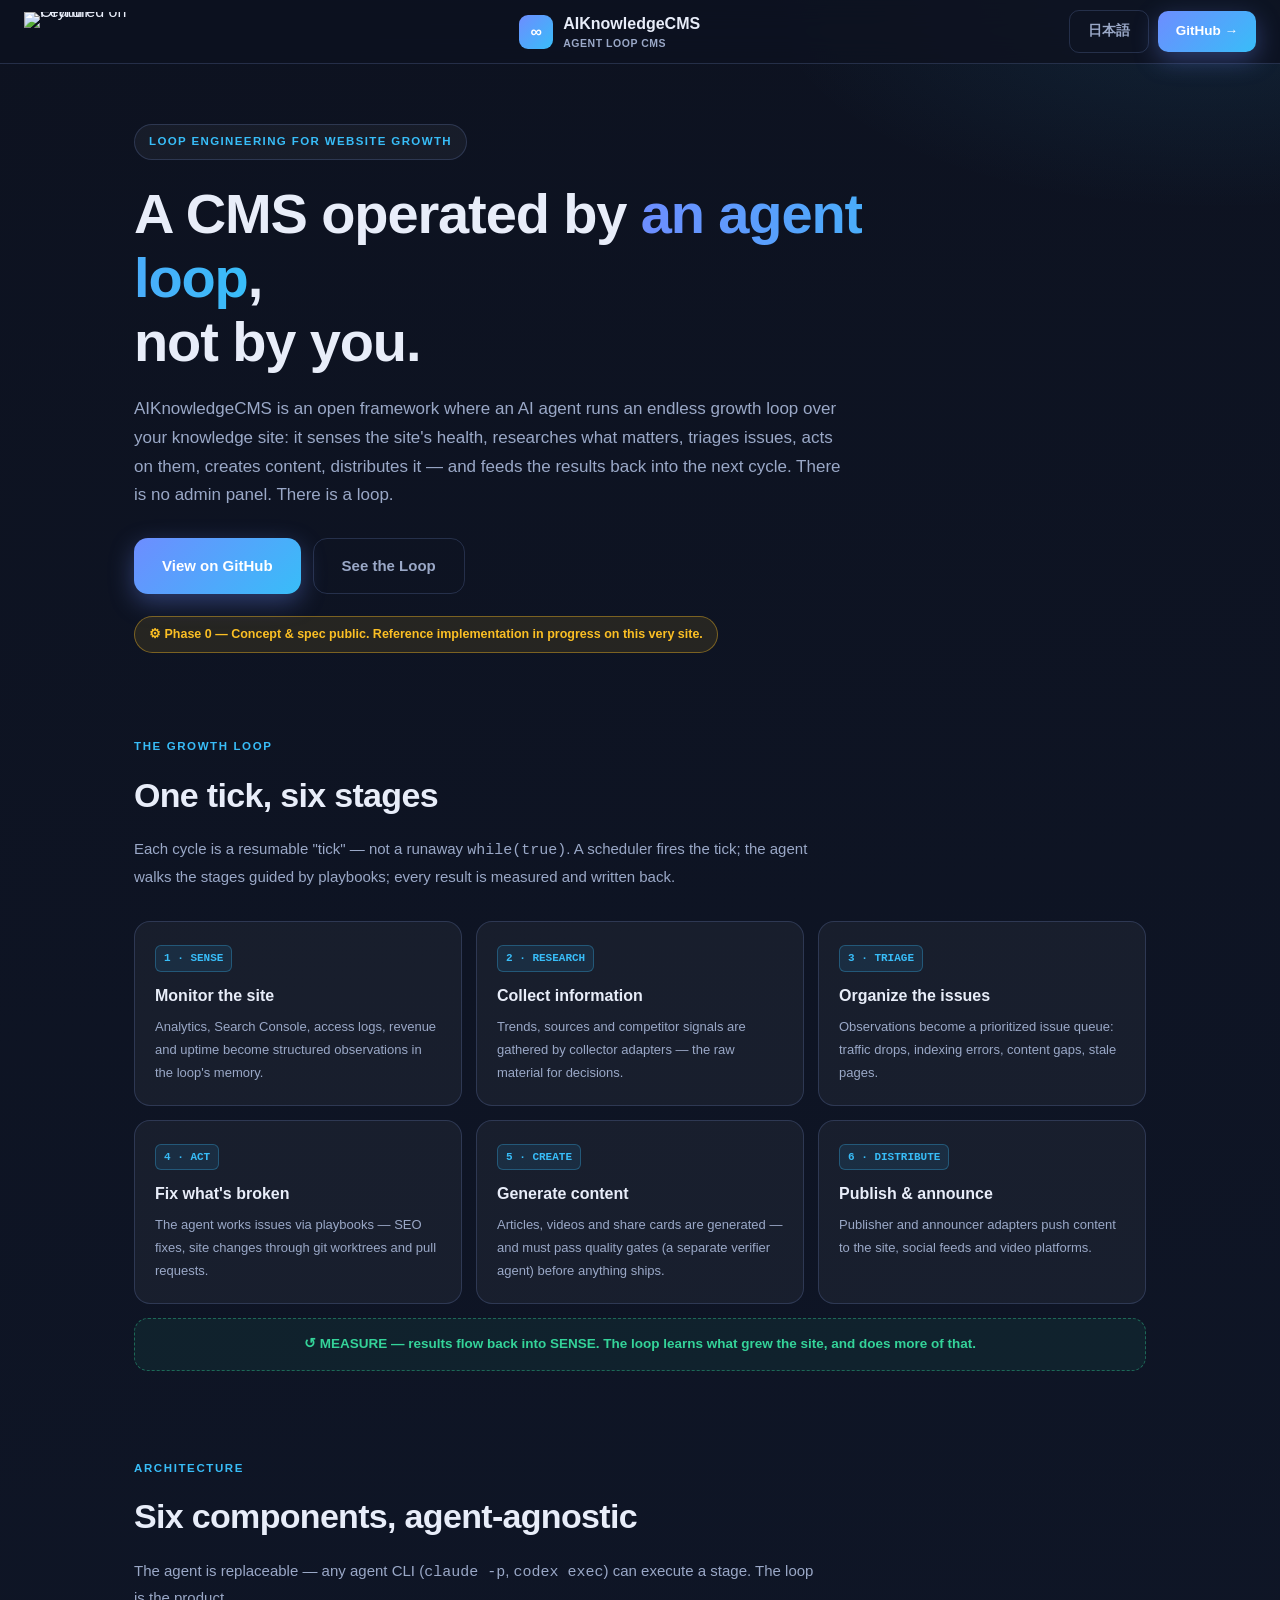
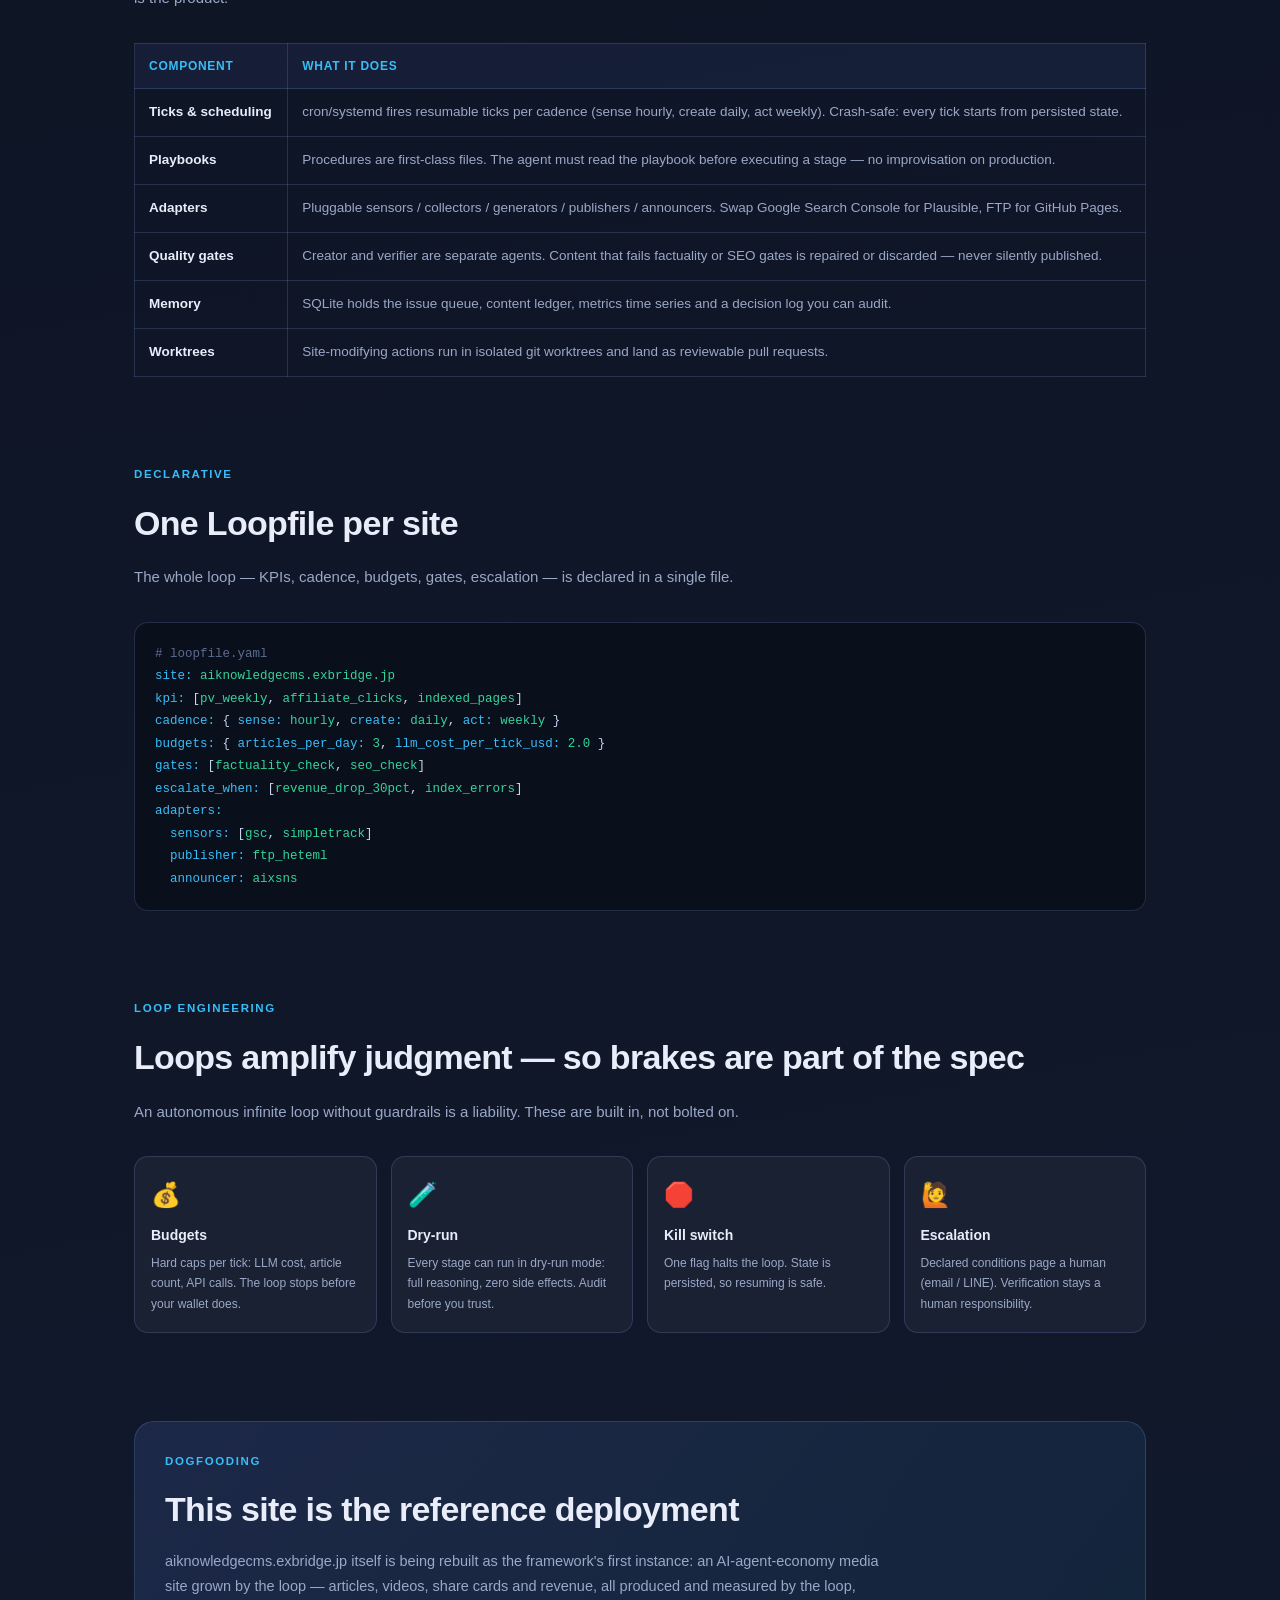
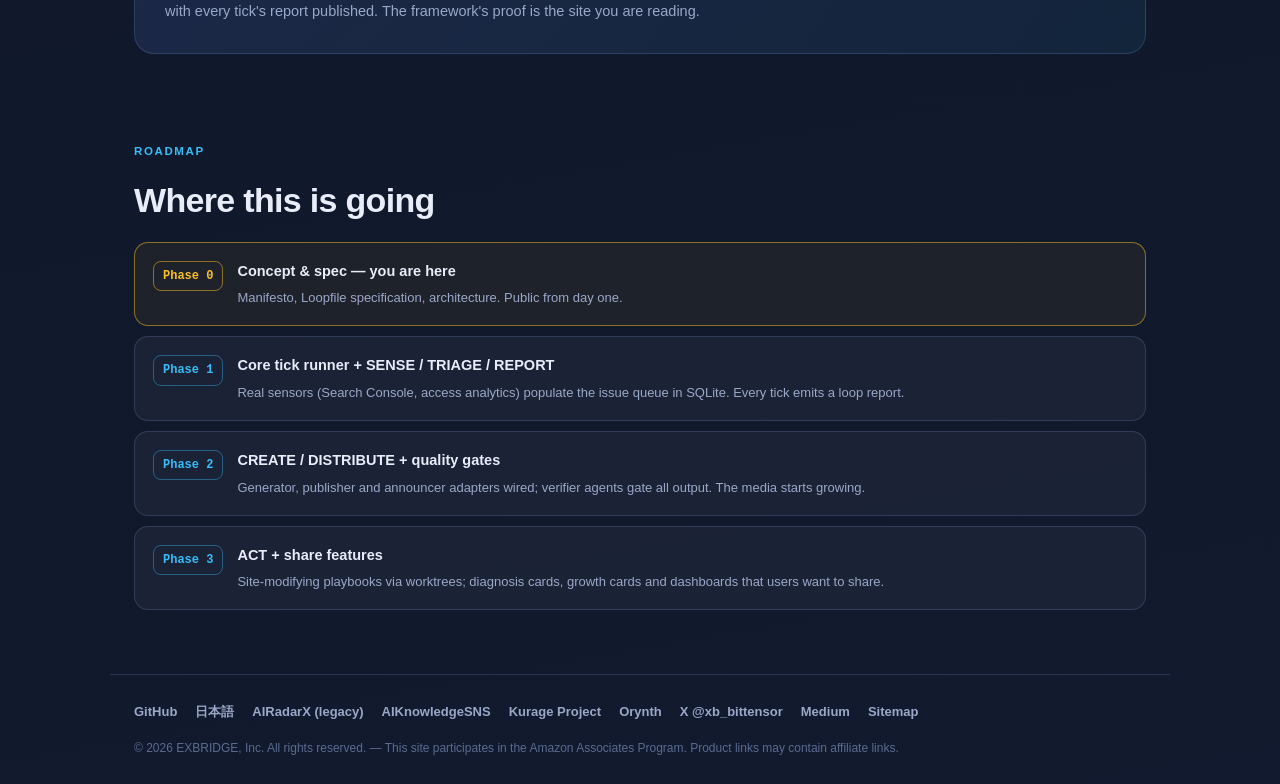
==== index.html @ 989676ca "Phase 0: redefine AIKnowledgeCMS as an Agent Loop framework - index.html (EN) / aiknowledgecms.html " ====
<!doctype html>
<html lang="en">
<head>
<meta charset="utf-8">
<meta name="viewport" content="width=device-width, initial-scale=1">
<title>AIKnowledgeCMS — A CMS operated by an agent loop, not by you</title>
<meta name="description" content="AIKnowledgeCMS is a loop-engineering framework for website growth: an agent autonomously loops through sensing, research, triage, action, content creation and distribution to grow a knowledge site.">
<link rel="canonical" href="https://aiknowledgecms.exbridge.jp/">
<meta property="og:type" content="website">
<meta property="og:title" content="AIKnowledgeCMS — A CMS operated by an agent loop">
<meta property="og:description" content="Loop engineering for website growth. An agent loop senses, researches, triages, acts, creates and distributes — and the site grows.">
<meta property="og:url" content="https://aiknowledgecms.exbridge.jp/">
<meta name="twitter:card" content="summary">
<!-- Google tag (gtag.js) -->
<script async src="https://www.googletagmanager.com/gtag/js?id=G-BP0650KDFR"></script>
<script>
  window.dataLayer = window.dataLayer || [];
  function gtag(){dataLayer.push(arguments);}
  gtag('js', new Date());
  gtag('config', 'G-BP0650KDFR');
</script>
<script>
(function(){
  var s = document.createElement('script');
  s.src = 'https://aiknowledgecms.exbridge.jp/simpletrack.php'
        + '?url=' + encodeURIComponent(location.href)
        + '&ref=' + encodeURIComponent(document.referrer);
  document.head.appendChild(s);
})();
</script>
<style>
:root {
  --bg:#0d1220; --bg2:#111a2e; --panel:rgba(255,255,255,.045); --line:rgba(125,150,220,.22);
  --ink:#e8edf9; --muted:#9aa8c7; --accent:#6d8dff; --accent2:#38bdf8; --good:#34d399; --gold:#fbbf24;
  --mono:"SFMono-Regular",Consolas,"Liberation Mono",Menlo,monospace;
}
*{box-sizing:border-box;margin:0;padding:0}
html{scroll-behavior:smooth}
body{color:var(--ink);font-family:"Inter",-apple-system,"Segoe UI","Hiragino Sans","Noto Sans JP",sans-serif;
  background:radial-gradient(1200px 500px at 18% -10%,rgba(109,141,255,.16),transparent 55%),
             radial-gradient(900px 420px at 95% 0%,rgba(56,189,248,.10),transparent 50%),
             linear-gradient(170deg,var(--bg) 0%,var(--bg2) 100%);
  min-height:100vh;overflow-x:hidden;line-height:1.7}
a{text-decoration:none;color:inherit}
img{max-width:100%}
code,pre{font-family:var(--mono)}

header{position:sticky;top:0;z-index:40;background:rgba(13,18,32,.85);backdrop-filter:blur(14px);
  border-bottom:1px solid var(--line);display:flex;align-items:center;justify-content:space-between;
  padding:10px 24px;gap:14px}
.horynth{flex:0 0 auto;line-height:0}
.horynth img{height:40px;width:auto;display:block}
.hbrand{display:flex;align-items:center;gap:10px;font-weight:900;font-size:16px}
.hbrand .mark{width:34px;height:34px;border-radius:9px;display:flex;align-items:center;justify-content:center;
  background:linear-gradient(135deg,var(--accent),var(--accent2));color:#fff;font-size:16px}
.hbrand sub{font-size:10.5px;font-weight:700;color:var(--muted);display:block;margin-top:-2px;letter-spacing:.05em}
.hactions{display:flex;gap:9px;align-items:center}
.btn{border:0;border-radius:10px;padding:9px 18px;font-weight:800;cursor:pointer;font-size:13.5px;display:inline-flex;align-items:center;gap:7px}
.btn-primary{background:linear-gradient(135deg,var(--accent),var(--accent2));color:#fff;box-shadow:0 8px 24px rgba(109,141,255,.35)}
.btn-ghost{background:transparent;border:1.5px solid var(--line);color:var(--muted)}

.hero{max-width:1060px;margin:0 auto;padding:60px 24px 40px;text-align:left}
.eyebrow{display:inline-flex;align-items:center;gap:8px;background:var(--panel);border:1.5px solid var(--line);
  border-radius:999px;padding:7px 14px;font-size:11.5px;font-weight:800;color:var(--accent2);
  letter-spacing:.12em;text-transform:uppercase;margin-bottom:22px}
h1{font-size:clamp(30px,4.4vw,56px);font-weight:900;line-height:1.15;letter-spacing:-.02em;margin-bottom:20px;max-width:820px}
h1 em{font-style:normal;background:linear-gradient(90deg,var(--accent),var(--accent2));
  -webkit-background-clip:text;background-clip:text;color:transparent}
.lead{font-size:17px;color:var(--muted);max-width:720px;margin-bottom:28px}
.hero-cta{display:flex;gap:12px;flex-wrap:wrap;margin-bottom:22px}
.btn-hero{border-radius:14px;padding:14px 28px;font-size:15px}
.phase-pill{display:inline-flex;align-items:center;gap:8px;background:rgba(251,191,36,.1);
  border:1.5px solid rgba(251,191,36,.4);color:var(--gold);border-radius:999px;padding:7px 14px;
  font-size:12.5px;font-weight:800}

section{max-width:1060px;margin:0 auto;padding:44px 24px}
.section-eyebrow{font-size:11.5px;font-weight:800;letter-spacing:.14em;color:var(--accent2);text-transform:uppercase;margin-bottom:10px}
h2{font-size:clamp(22px,3vw,34px);font-weight:900;letter-spacing:-.02em;margin-bottom:12px}
.section-lead{font-size:15px;color:var(--muted);max-width:680px;margin-bottom:32px}

/* loop stages */
.loop-grid{display:grid;grid-template-columns:repeat(3,1fr);gap:14px}
.stage{background:var(--panel);border:1.5px solid var(--line);border-radius:16px;padding:20px}
.stage .tag{font-family:var(--mono);font-size:11px;font-weight:700;color:var(--accent2);
  background:rgba(56,189,248,.1);border:1px solid rgba(56,189,248,.3);border-radius:6px;
  padding:3px 8px;display:inline-block;margin-bottom:10px}
.stage h3{font-size:16px;font-weight:900;margin-bottom:7px}
.stage p{font-size:13px;color:var(--muted);line-height:1.75}
.loop-back{grid-column:1/-1;text-align:center;background:rgba(52,211,153,.07);border:1.5px dashed rgba(52,211,153,.4);
  border-radius:14px;padding:14px;font-size:13.5px;color:var(--good);font-weight:800}

/* components table */
.comp-table{width:100%;border-collapse:collapse;font-size:13.5px}
.comp-table th,.comp-table td{border:1px solid var(--line);padding:12px 14px;text-align:left;vertical-align:top}
.comp-table th{background:rgba(109,141,255,.08);color:var(--accent2);font-size:12px;letter-spacing:.06em;text-transform:uppercase}
.comp-table td b{color:var(--ink)}
.comp-table td{color:var(--muted)}
.table-scroll{overflow-x:auto}

/* code */
pre{background:#0a0f1c;border:1.5px solid var(--line);border-radius:14px;padding:20px;
  font-size:12.5px;line-height:1.8;overflow-x:auto;color:#c8d4f0}
pre .k{color:var(--accent2)}
pre .v{color:var(--good)}
pre .c{color:#5b6b8f}

/* guardrails */
.guards{display:grid;grid-template-columns:repeat(4,1fr);gap:14px}
.guard{background:var(--panel);border:1.5px solid var(--line);border-radius:14px;padding:18px 16px}
.guard .em{font-size:24px;display:block;margin-bottom:8px}
.guard h4{font-size:14px;font-weight:900;margin-bottom:5px}
.guard p{font-size:12px;color:var(--muted);line-height:1.7}

/* roadmap */
.roadmap{display:grid;gap:10px}
.phase{display:flex;gap:14px;align-items:flex-start;background:var(--panel);border:1.5px solid var(--line);
  border-radius:14px;padding:16px 18px}
.phase .pnum{font-family:var(--mono);font-size:12px;font-weight:700;color:var(--accent2);
  border:1.5px solid rgba(56,189,248,.4);border-radius:8px;padding:4px 9px;white-space:nowrap;margin-top:2px}
.phase.current{border-color:rgba(251,191,36,.5);background:rgba(251,191,36,.06)}
.phase.current .pnum{color:var(--gold);border-color:rgba(251,191,36,.5)}
.phase h4{font-size:14.5px;font-weight:900;margin-bottom:4px}
.phase p{font-size:13px;color:var(--muted)}

/* dogfood */
.dogfood{background:linear-gradient(135deg,rgba(109,141,255,.14),rgba(56,189,248,.08));
  border:1.5px solid var(--line);border-radius:20px;padding:30px}
.dogfood h2{margin-bottom:10px}
.dogfood p{font-size:14.5px;color:var(--muted);max-width:720px}

footer{border-top:1px solid var(--line);padding:26px 24px;max-width:1060px;margin:20px auto 0}
.footer-links{display:flex;gap:18px;flex-wrap:wrap;margin-bottom:14px}
.footer-links a{font-size:13px;color:var(--muted);font-weight:700}
.footer-links a:hover{color:var(--accent2)}
.footer-copy{font-size:12px;color:#5b6b8f}

@media(max-width:820px){
  .loop-grid{grid-template-columns:1fr}
  .guards{grid-template-columns:1fr 1fr}
  .hero{padding:38px 18px 26px}
  section{padding:32px 18px}
  header{padding:9px 14px}
  .horynth img{height:32px}
  .hactions .btn-ghost{padding:9px 12px}
}
</style>
</head>
<body>

<header>
  <a class="horynth" href="https://orynth.dev/projects/aiknowledgecms" target="_blank" rel="noopener">
    <img src="https://orynth.dev/api/badge/aiknowledgecms?theme=light&style=default" alt="Featured on Orynth" width="190" height="60">
  </a>
  <a class="hbrand" href="index.html">
    <span class="mark">∞</span>
    <span>AIKnowledgeCMS<sub>AGENT LOOP CMS</sub></span>
  </a>
  <div class="hactions">
    <a class="btn btn-ghost" href="aiknowledgecms.html">日本語</a>
    <a class="btn btn-primary" href="https://github.com/katsushi2441/aiknowledgecms" target="_blank" rel="noopener">GitHub →</a>
  </div>
</header>

<!-- ===== HERO ===== -->
<div class="hero">
  <div class="eyebrow">Loop Engineering for Website Growth</div>
  <h1>A CMS operated by <em>an agent loop</em>,<br>not by you.</h1>
  <p class="lead">
    AIKnowledgeCMS is an open framework where an AI agent runs an endless growth loop over your knowledge site:
    it senses the site's health, researches what matters, triages issues, acts on them,
    creates content, distributes it — and feeds the results back into the next cycle.
    There is no admin panel. There is a loop.
  </p>
  <div class="hero-cta">
    <a class="btn btn-primary btn-hero" href="https://github.com/katsushi2441/aiknowledgecms" target="_blank" rel="noopener">View on GitHub</a>
    <a class="btn btn-ghost btn-hero" href="#loop">See the Loop</a>
  </div>
  <span class="phase-pill">⚙ Phase 0 — Concept &amp; spec public. Reference implementation in progress on this very site.</span>
</div>

<!-- ===== THE LOOP ===== -->
<section id="loop">
  <div class="section-eyebrow">The Growth Loop</div>
  <h2>One tick, six stages</h2>
  <p class="section-lead">
    Each cycle is a resumable "tick" — not a runaway <code>while(true)</code>.
    A scheduler fires the tick; the agent walks the stages guided by playbooks; every result is measured and written back.
  </p>
  <div class="loop-grid">
    <div class="stage"><span class="tag">1 · SENSE</span><h3>Monitor the site</h3><p>Analytics, Search Console, access logs, revenue and uptime become structured observations in the loop's memory.</p></div>
    <div class="stage"><span class="tag">2 · RESEARCH</span><h3>Collect information</h3><p>Trends, sources and competitor signals are gathered by collector adapters — the raw material for decisions.</p></div>
    <div class="stage"><span class="tag">3 · TRIAGE</span><h3>Organize the issues</h3><p>Observations become a prioritized issue queue: traffic drops, indexing errors, content gaps, stale pages.</p></div>
    <div class="stage"><span class="tag">4 · ACT</span><h3>Fix what's broken</h3><p>The agent works issues via playbooks — SEO fixes, site changes through git worktrees and pull requests.</p></div>
    <div class="stage"><span class="tag">5 · CREATE</span><h3>Generate content</h3><p>Articles, videos and share cards are generated — and must pass quality gates (a separate verifier agent) before anything ships.</p></div>
    <div class="stage"><span class="tag">6 · DISTRIBUTE</span><h3>Publish &amp; announce</h3><p>Publisher and announcer adapters push content to the site, social feeds and video platforms.</p></div>
    <div class="loop-back">↺ MEASURE — results flow back into SENSE. The loop learns what grew the site, and does more of that.</div>
  </div>
</section>

<!-- ===== COMPONENTS ===== -->
<section>
  <div class="section-eyebrow">Architecture</div>
  <h2>Six components, agent-agnostic</h2>
  <p class="section-lead">
    The agent is replaceable — any agent CLI (<code>claude -p</code>, <code>codex exec</code>) can execute a stage.
    The loop is the product.
  </p>
  <div class="table-scroll">
  <table class="comp-table">
    <tr><th>Component</th><th>What it does</th></tr>
    <tr><td><b>Ticks &amp; scheduling</b></td><td>cron/systemd fires resumable ticks per cadence (sense hourly, create daily, act weekly). Crash-safe: every tick starts from persisted state.</td></tr>
    <tr><td><b>Playbooks</b></td><td>Procedures are first-class files. The agent must read the playbook before executing a stage — no improvisation on production.</td></tr>
    <tr><td><b>Adapters</b></td><td>Pluggable sensors / collectors / generators / publishers / announcers. Swap Google Search Console for Plausible, FTP for GitHub Pages.</td></tr>
    <tr><td><b>Quality gates</b></td><td>Creator and verifier are separate agents. Content that fails factuality or SEO gates is repaired or discarded — never silently published.</td></tr>
    <tr><td><b>Memory</b></td><td>SQLite holds the issue queue, content ledger, metrics time series and a decision log you can audit.</td></tr>
    <tr><td><b>Worktrees</b></td><td>Site-modifying actions run in isolated git worktrees and land as reviewable pull requests.</td></tr>
  </table>
  </div>
</section>

<!-- ===== LOOPFILE ===== -->
<section>
  <div class="section-eyebrow">Declarative</div>
  <h2>One Loopfile per site</h2>
  <p class="section-lead">The whole loop — KPIs, cadence, budgets, gates, escalation — is declared in a single file.</p>
<pre><span class="c"># loopfile.yaml</span>
<span class="k">site:</span> <span class="v">aiknowledgecms.exbridge.jp</span>
<span class="k">kpi:</span> [<span class="v">pv_weekly</span>, <span class="v">affiliate_clicks</span>, <span class="v">indexed_pages</span>]
<span class="k">cadence:</span> { <span class="k">sense:</span> <span class="v">hourly</span>, <span class="k">create:</span> <span class="v">daily</span>, <span class="k">act:</span> <span class="v">weekly</span> }
<span class="k">budgets:</span> { <span class="k">articles_per_day:</span> <span class="v">3</span>, <span class="k">llm_cost_per_tick_usd:</span> <span class="v">2.0</span> }
<span class="k">gates:</span> [<span class="v">factuality_check</span>, <span class="v">seo_check</span>]
<span class="k">escalate_when:</span> [<span class="v">revenue_drop_30pct</span>, <span class="v">index_errors</span>]
<span class="k">adapters:</span>
  <span class="k">sensors:</span> [<span class="v">gsc</span>, <span class="v">simpletrack</span>]
  <span class="k">publisher:</span> <span class="v">ftp_heteml</span>
  <span class="k">announcer:</span> <span class="v">aixsns</span></pre>
</section>

<!-- ===== GUARDRAILS ===== -->
<section>
  <div class="section-eyebrow">Loop Engineering</div>
  <h2>Loops amplify judgment — so brakes are part of the spec</h2>
  <p class="section-lead">An autonomous infinite loop without guardrails is a liability. These are built in, not bolted on.</p>
  <div class="guards">
    <div class="guard"><span class="em">💰</span><h4>Budgets</h4><p>Hard caps per tick: LLM cost, article count, API calls. The loop stops before your wallet does.</p></div>
    <div class="guard"><span class="em">🧪</span><h4>Dry-run</h4><p>Every stage can run in dry-run mode: full reasoning, zero side effects. Audit before you trust.</p></div>
    <div class="guard"><span class="em">🛑</span><h4>Kill switch</h4><p>One flag halts the loop. State is persisted, so resuming is safe.</p></div>
    <div class="guard"><span class="em">🙋</span><h4>Escalation</h4><p>Declared conditions page a human (email / LINE). Verification stays a human responsibility.</p></div>
  </div>
</section>

<!-- ===== DOGFOOD ===== -->
<section>
  <div class="dogfood">
    <div class="section-eyebrow">Dogfooding</div>
    <h2>This site is the reference deployment</h2>
    <p>
      aiknowledgecms.exbridge.jp itself is being rebuilt as the framework's first instance:
      an AI-agent-economy media site grown by the loop — articles, videos, share cards and revenue,
      all produced and measured by the loop, with every tick's report published.
      The framework's proof is the site you are reading.
    </p>
  </div>
</section>

<!-- ===== ROADMAP ===== -->
<section>
  <div class="section-eyebrow">Roadmap</div>
  <h2>Where this is going</h2>
  <div class="roadmap">
    <div class="phase current"><span class="pnum">Phase 0</span><div><h4>Concept &amp; spec — you are here</h4><p>Manifesto, Loopfile specification, architecture. Public from day one.</p></div></div>
    <div class="phase"><span class="pnum">Phase 1</span><div><h4>Core tick runner + SENSE / TRIAGE / REPORT</h4><p>Real sensors (Search Console, access analytics) populate the issue queue in SQLite. Every tick emits a loop report.</p></div></div>
    <div class="phase"><span class="pnum">Phase 2</span><div><h4>CREATE / DISTRIBUTE + quality gates</h4><p>Generator, publisher and announcer adapters wired; verifier agents gate all output. The media starts growing.</p></div></div>
    <div class="phase"><span class="pnum">Phase 3</span><div><h4>ACT + share features</h4><p>Site-modifying playbooks via worktrees; diagnosis cards, growth cards and dashboards that users want to share.</p></div></div>
  </div>
</section>

<footer>
  <div class="footer-links">
    <a href="https://github.com/katsushi2441/aiknowledgecms" target="_blank" rel="noopener">GitHub</a>
    <a href="aiknowledgecms.html">日本語</a>
    <a href="airadarx.php">AIRadarX (legacy)</a>
    <a href="aiknowledgesns.php">AIKnowledgeSNS</a>
    <a href="https://kurage.exbridge.jp/">Kurage Project</a>
    <a href="https://www.orynth.dev/@bittensorman" target="_blank" rel="noopener">Orynth</a>
    <a href="https://x.com/xb_bittensor" target="_blank" rel="noopener">X @xb_bittensor</a>
    <a href="https://medium.com/@kojima_99110" target="_blank" rel="noopener">Medium</a>
    <a href="sitemap.php">Sitemap</a>
  </div>
  <div class="footer-copy">© 2026 EXBRIDGE, Inc. All rights reserved. — This site participates in the Amazon Associates Program. Product links may contain affiliate links.</div>
</footer>
</body>
</html>
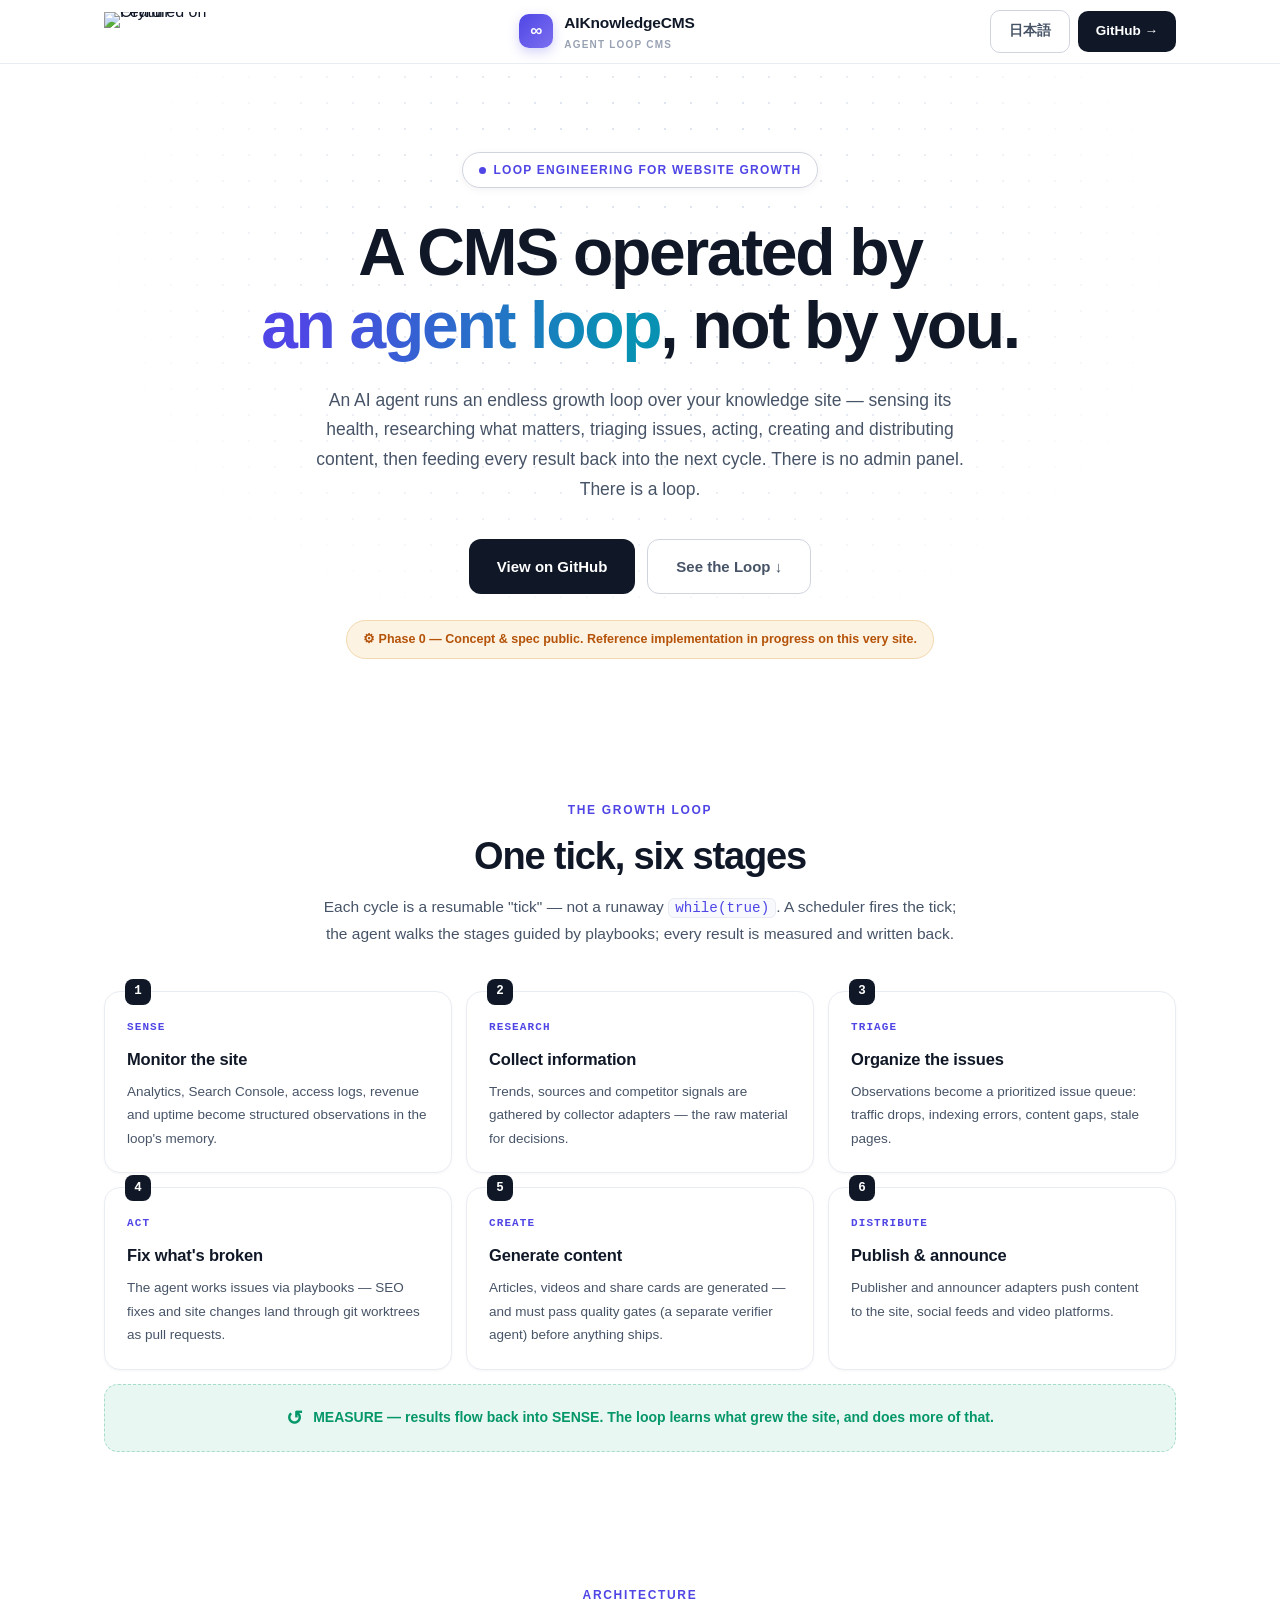
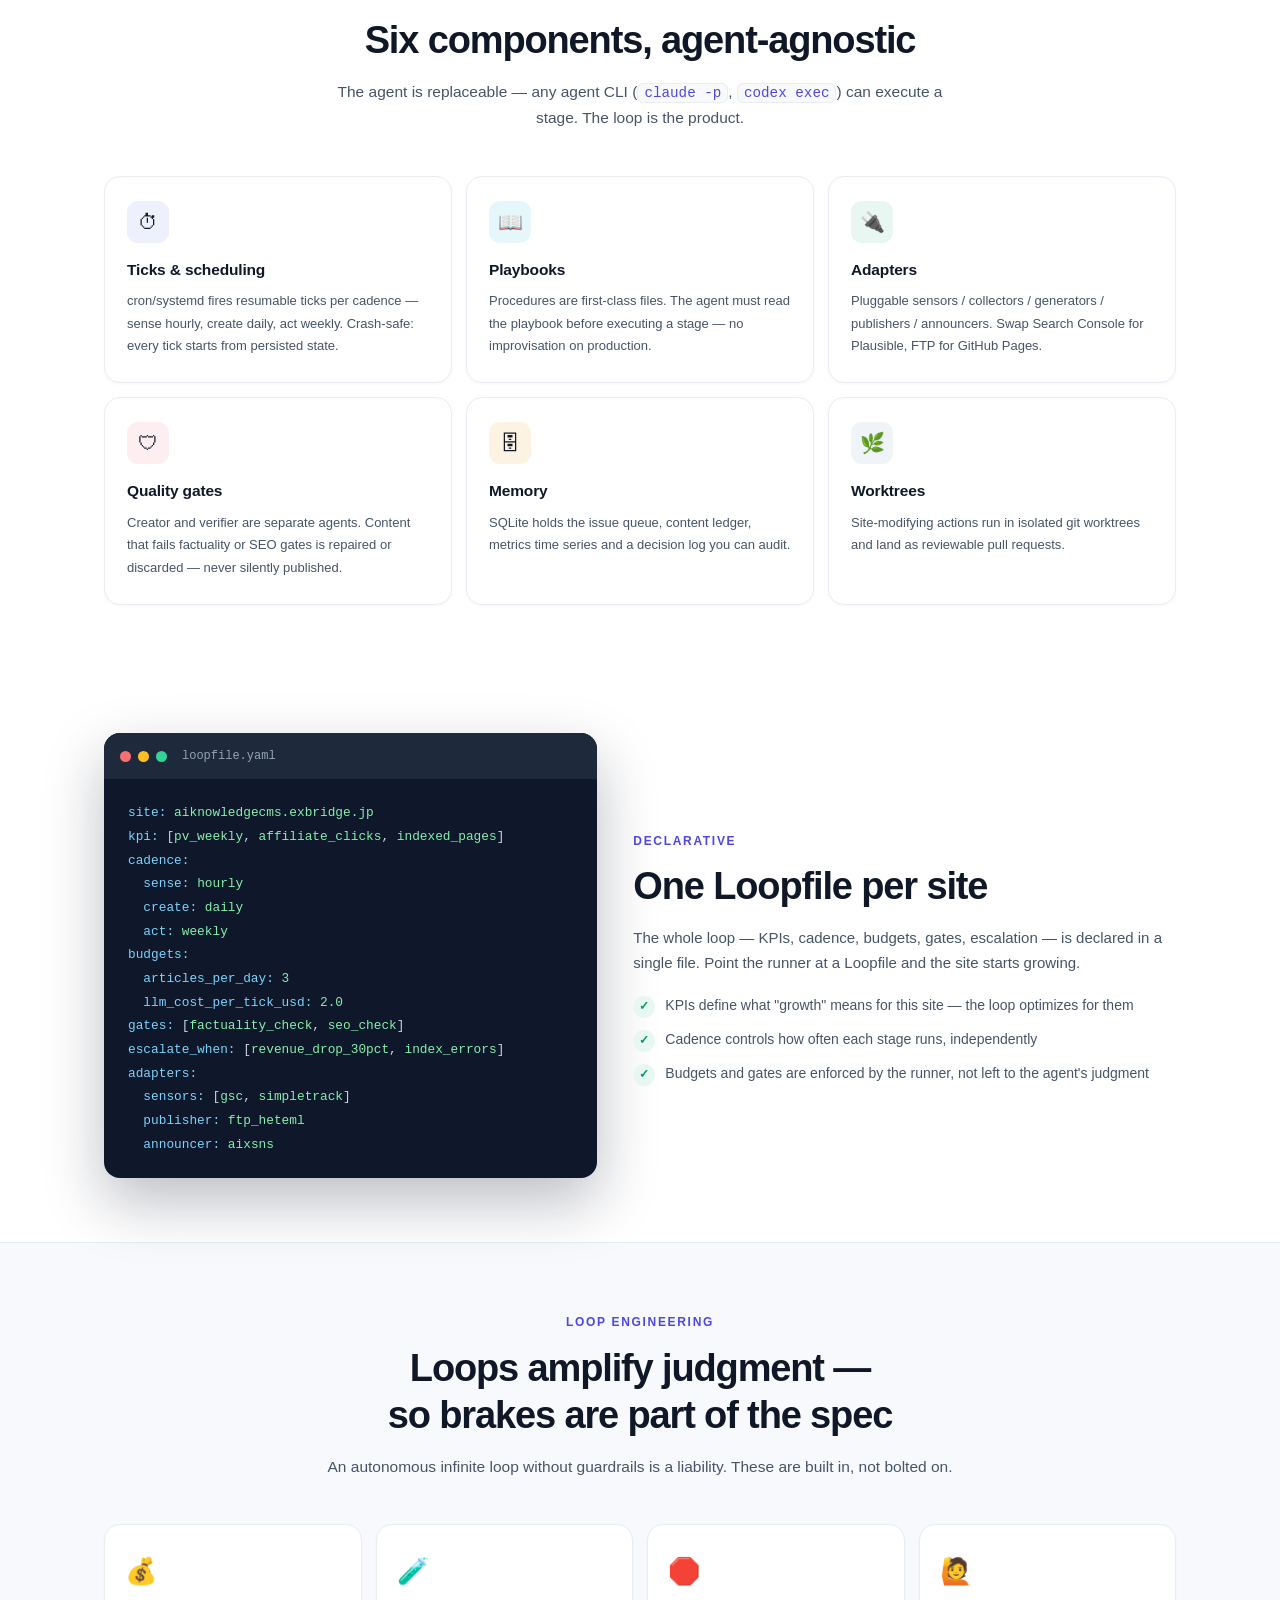
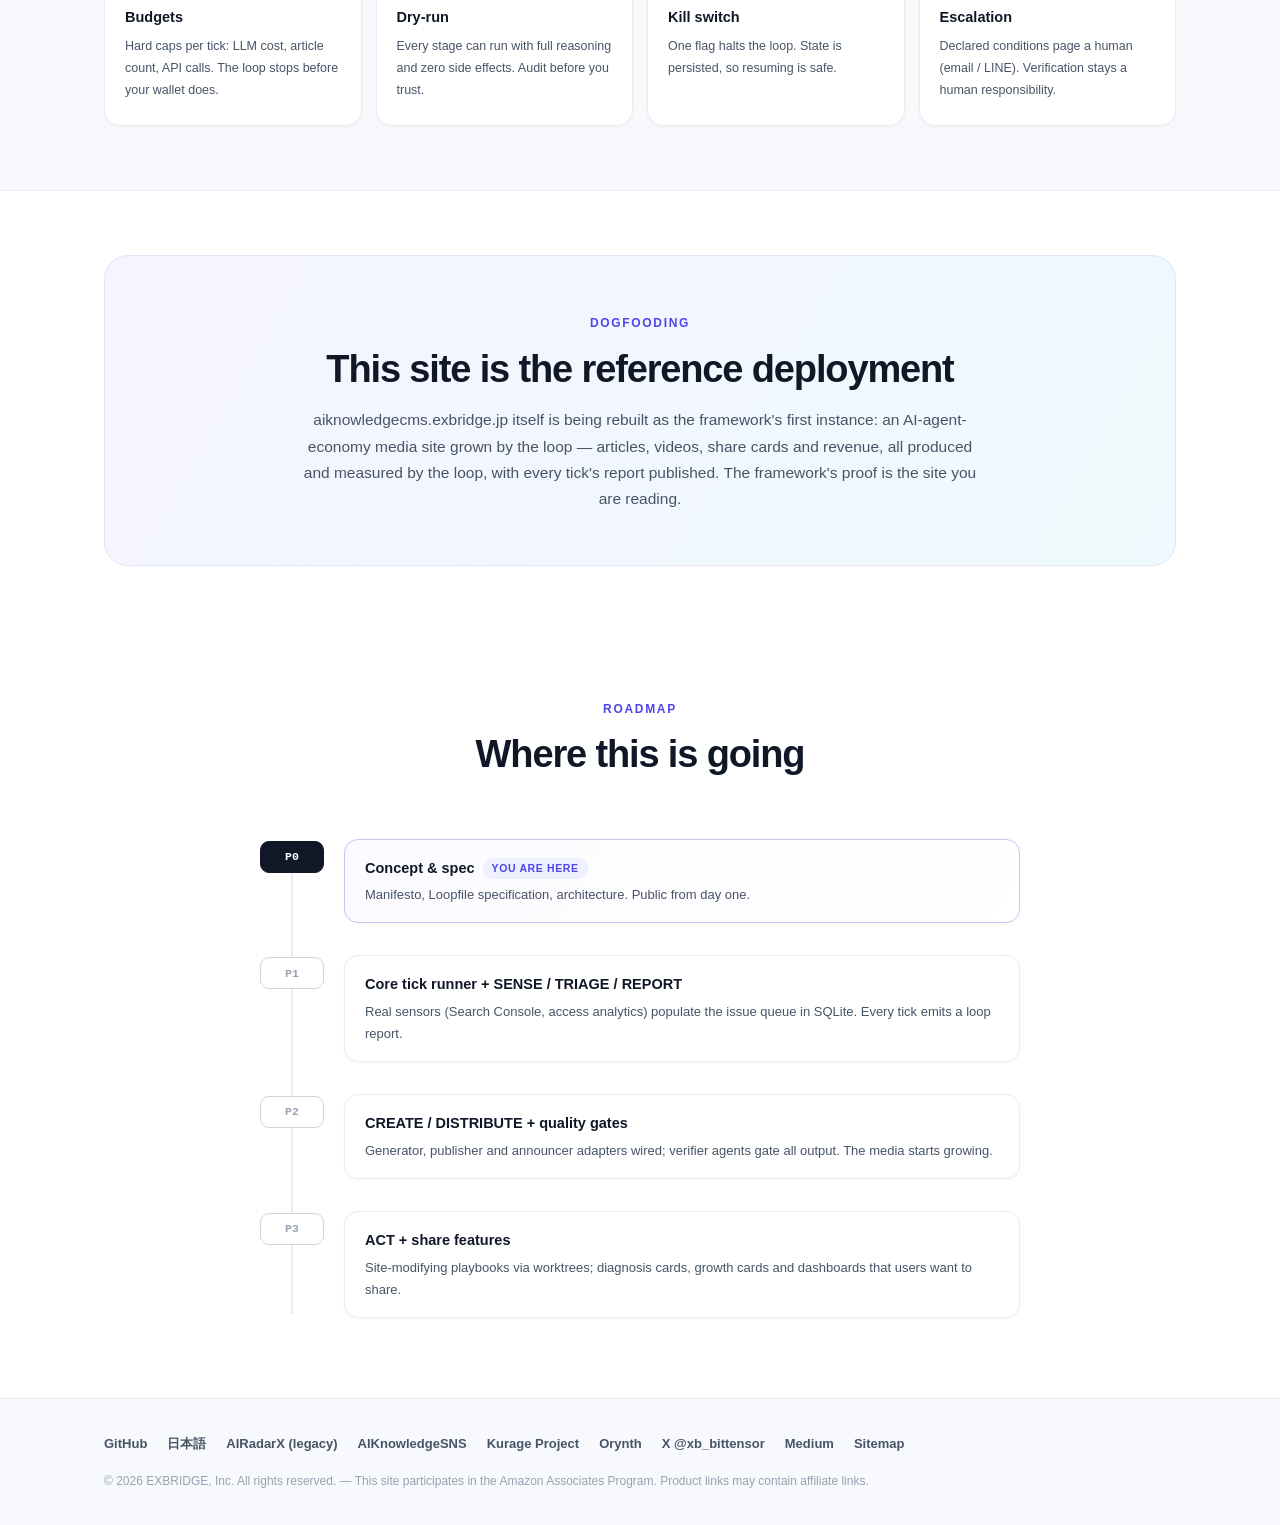
==== commit 787d111d: "redesign top pages: light theme - white background, dot-grid hero, indigo/cyan gradient accent - cen" ====
--- a/index.html
+++ b/index.html
@@ -30,124 +30,189 @@
 </script>
 <style>
 :root {
-  --bg:#0d1220; --bg2:#111a2e; --panel:rgba(255,255,255,.045); --line:rgba(125,150,220,.22);
-  --ink:#e8edf9; --muted:#9aa8c7; --accent:#6d8dff; --accent2:#38bdf8; --good:#34d399; --gold:#fbbf24;
+  --ink:#101828; --body:#475467; --faint:#98a2b3; --line:#e9edf3; --line2:#d0d5dd;
+  --bg:#ffffff; --soft:#f7f9fc; --card:#ffffff;
+  --accent:#4f46e5; --accent-soft:#eef0fe; --cyan:#0891b2; --cyan-soft:#e6f7fb;
+  --green:#059669; --green-soft:#e8f7f1; --amber:#b45309; --amber-soft:#fdf3e3;
   --mono:"SFMono-Regular",Consolas,"Liberation Mono",Menlo,monospace;
 }
 *{box-sizing:border-box;margin:0;padding:0}
 html{scroll-behavior:smooth}
-body{color:var(--ink);font-family:"Inter",-apple-system,"Segoe UI","Hiragino Sans","Noto Sans JP",sans-serif;
-  background:radial-gradient(1200px 500px at 18% -10%,rgba(109,141,255,.16),transparent 55%),
-             radial-gradient(900px 420px at 95% 0%,rgba(56,189,248,.10),transparent 50%),
-             linear-gradient(170deg,var(--bg) 0%,var(--bg2) 100%);
-  min-height:100vh;overflow-x:hidden;line-height:1.7}
+body{color:var(--ink);background:var(--bg);line-height:1.7;
+  font-family:"Inter",-apple-system,"Segoe UI","Hiragino Sans","Noto Sans JP",sans-serif;
+  -webkit-font-smoothing:antialiased;overflow-x:hidden}
 a{text-decoration:none;color:inherit}
 img{max-width:100%}
-code,pre{font-family:var(--mono)}
-
-header{position:sticky;top:0;z-index:40;background:rgba(13,18,32,.85);backdrop-filter:blur(14px);
-  border-bottom:1px solid var(--line);display:flex;align-items:center;justify-content:space-between;
-  padding:10px 24px;gap:14px}
+code{font-family:var(--mono);font-size:.92em;background:var(--soft);border:1px solid var(--line);
+  border-radius:6px;padding:1px 6px;color:var(--accent)}
+
+/* ---------- header ---------- */
+header{position:sticky;top:0;z-index:40;background:rgba(255,255,255,.85);backdrop-filter:blur(14px);
+  border-bottom:1px solid var(--line)}
+.hwrap{max-width:1120px;margin:0 auto;display:flex;align-items:center;justify-content:space-between;
+  gap:14px;padding:10px 24px}
 .horynth{flex:0 0 auto;line-height:0}
-.horynth img{height:40px;width:auto;display:block}
-.hbrand{display:flex;align-items:center;gap:10px;font-weight:900;font-size:16px}
-.hbrand .mark{width:34px;height:34px;border-radius:9px;display:flex;align-items:center;justify-content:center;
-  background:linear-gradient(135deg,var(--accent),var(--accent2));color:#fff;font-size:16px}
-.hbrand sub{font-size:10.5px;font-weight:700;color:var(--muted);display:block;margin-top:-2px;letter-spacing:.05em}
-.hactions{display:flex;gap:9px;align-items:center}
-.btn{border:0;border-radius:10px;padding:9px 18px;font-weight:800;cursor:pointer;font-size:13.5px;display:inline-flex;align-items:center;gap:7px}
-.btn-primary{background:linear-gradient(135deg,var(--accent),var(--accent2));color:#fff;box-shadow:0 8px 24px rgba(109,141,255,.35)}
-.btn-ghost{background:transparent;border:1.5px solid var(--line);color:var(--muted)}
-
-.hero{max-width:1060px;margin:0 auto;padding:60px 24px 40px;text-align:left}
-.eyebrow{display:inline-flex;align-items:center;gap:8px;background:var(--panel);border:1.5px solid var(--line);
-  border-radius:999px;padding:7px 14px;font-size:11.5px;font-weight:800;color:var(--accent2);
-  letter-spacing:.12em;text-transform:uppercase;margin-bottom:22px}
-h1{font-size:clamp(30px,4.4vw,56px);font-weight:900;line-height:1.15;letter-spacing:-.02em;margin-bottom:20px;max-width:820px}
-h1 em{font-style:normal;background:linear-gradient(90deg,var(--accent),var(--accent2));
+.horynth img{height:38px;width:auto;display:block}
+.hbrand{display:flex;align-items:center;gap:11px;font-weight:800;font-size:15.5px;letter-spacing:-.01em}
+.hbrand .mark{width:34px;height:34px;border-radius:10px;display:flex;align-items:center;justify-content:center;
+  background:linear-gradient(135deg,var(--accent),#7c6ff0);color:#fff;font-size:17px;font-weight:900;
+  box-shadow:0 4px 12px rgba(79,70,229,.25)}
+.hbrand sub{font-size:10px;font-weight:700;color:var(--faint);display:block;margin-top:-1px;letter-spacing:.12em}
+.hactions{display:flex;gap:8px;align-items:center}
+.btn{border:0;border-radius:10px;padding:9px 18px;font-weight:700;cursor:pointer;font-size:13.5px;
+  display:inline-flex;align-items:center;gap:7px;transition:all .15s}
+.btn-primary{background:var(--ink);color:#fff}
+.btn-primary:hover{background:#2a3446}
+.btn-ghost{background:#fff;border:1px solid var(--line2);color:var(--body)}
+.btn-ghost:hover{border-color:var(--faint)}
+
+/* ---------- hero ---------- */
+.hero{position:relative;max-width:1120px;margin:0 auto;padding:88px 24px 72px;text-align:center}
+.hero::before{content:"";position:absolute;inset:0;z-index:-1;
+  background-image:radial-gradient(circle,#dfe5ef 1.1px,transparent 1.1px);
+  background-size:26px 26px;
+  -webkit-mask-image:radial-gradient(ellipse 65% 80% at 50% 30%,#000 30%,transparent 75%);
+  mask-image:radial-gradient(ellipse 65% 80% at 50% 30%,#000 30%,transparent 75%)}
+.eyebrow{display:inline-flex;align-items:center;gap:8px;background:#fff;border:1px solid var(--line2);
+  border-radius:999px;padding:7px 16px;font-size:12px;font-weight:700;color:var(--accent);
+  letter-spacing:.1em;text-transform:uppercase;margin-bottom:28px;
+  box-shadow:0 2px 8px rgba(16,24,40,.05)}
+.eyebrow .dot{width:7px;height:7px;border-radius:50%;background:var(--accent);animation:pulse 2.2s infinite}
+@keyframes pulse{0%,100%{opacity:1;transform:scale(1)}50%{opacity:.35;transform:scale(.75)}}
+h1{font-size:clamp(34px,5.4vw,66px);font-weight:800;line-height:1.1;letter-spacing:-.035em;
+  margin:0 auto 24px;max-width:900px}
+h1 em{font-style:normal;background:linear-gradient(92deg,var(--accent) 10%,var(--cyan) 90%);
   -webkit-background-clip:text;background-clip:text;color:transparent}
-.lead{font-size:17px;color:var(--muted);max-width:720px;margin-bottom:28px}
-.hero-cta{display:flex;gap:12px;flex-wrap:wrap;margin-bottom:22px}
-.btn-hero{border-radius:14px;padding:14px 28px;font-size:15px}
-.phase-pill{display:inline-flex;align-items:center;gap:8px;background:rgba(251,191,36,.1);
-  border:1.5px solid rgba(251,191,36,.4);color:var(--gold);border-radius:999px;padding:7px 14px;
-  font-size:12.5px;font-weight:800}
-
-section{max-width:1060px;margin:0 auto;padding:44px 24px}
-.section-eyebrow{font-size:11.5px;font-weight:800;letter-spacing:.14em;color:var(--accent2);text-transform:uppercase;margin-bottom:10px}
-h2{font-size:clamp(22px,3vw,34px);font-weight:900;letter-spacing:-.02em;margin-bottom:12px}
-.section-lead{font-size:15px;color:var(--muted);max-width:680px;margin-bottom:32px}
-
-/* loop stages */
+.lead{font-size:17.5px;color:var(--body);max-width:660px;margin:0 auto 34px}
+.hero-cta{display:flex;gap:12px;flex-wrap:wrap;justify-content:center;margin-bottom:26px}
+.btn-hero{border-radius:12px;padding:14px 28px;font-size:15px}
+.phase-pill{display:inline-flex;align-items:center;gap:8px;background:var(--amber-soft);
+  border:1px solid #f2d9ae;color:var(--amber);border-radius:999px;padding:8px 16px;
+  font-size:12.5px;font-weight:700}
+
+/* ---------- sections ---------- */
+section{max-width:1120px;margin:0 auto;padding:64px 24px}
+.section-head{text-align:center;max-width:640px;margin:0 auto 44px}
+.section-eyebrow{display:inline-block;font-size:12px;font-weight:800;letter-spacing:.14em;
+  color:var(--accent);text-transform:uppercase;margin-bottom:12px}
+h2{font-size:clamp(24px,3.2vw,38px);font-weight:800;letter-spacing:-.03em;margin-bottom:14px;line-height:1.25}
+.section-lead{font-size:15.5px;color:var(--body)}
+
+/* ---------- loop pipeline ---------- */
 .loop-grid{display:grid;grid-template-columns:repeat(3,1fr);gap:14px}
-.stage{background:var(--panel);border:1.5px solid var(--line);border-radius:16px;padding:20px}
-.stage .tag{font-family:var(--mono);font-size:11px;font-weight:700;color:var(--accent2);
-  background:rgba(56,189,248,.1);border:1px solid rgba(56,189,248,.3);border-radius:6px;
-  padding:3px 8px;display:inline-block;margin-bottom:10px}
-.stage h3{font-size:16px;font-weight:900;margin-bottom:7px}
-.stage p{font-size:13px;color:var(--muted);line-height:1.75}
-.loop-back{grid-column:1/-1;text-align:center;background:rgba(52,211,153,.07);border:1.5px dashed rgba(52,211,153,.4);
-  border-radius:14px;padding:14px;font-size:13.5px;color:var(--good);font-weight:800}
-
-/* components table */
-.comp-table{width:100%;border-collapse:collapse;font-size:13.5px}
-.comp-table th,.comp-table td{border:1px solid var(--line);padding:12px 14px;text-align:left;vertical-align:top}
-.comp-table th{background:rgba(109,141,255,.08);color:var(--accent2);font-size:12px;letter-spacing:.06em;text-transform:uppercase}
-.comp-table td b{color:var(--ink)}
-.comp-table td{color:var(--muted)}
-.table-scroll{overflow-x:auto}
-
-/* code */
-pre{background:#0a0f1c;border:1.5px solid var(--line);border-radius:14px;padding:20px;
-  font-size:12.5px;line-height:1.8;overflow-x:auto;color:#c8d4f0}
-pre .k{color:var(--accent2)}
-pre .v{color:var(--good)}
-pre .c{color:#5b6b8f}
-
-/* guardrails */
+.stage{position:relative;background:var(--card);border:1px solid var(--line);border-radius:16px;
+  padding:26px 22px 22px;box-shadow:0 1px 3px rgba(16,24,40,.04);transition:all .18s}
+.stage:hover{box-shadow:0 12px 32px rgba(16,24,40,.09);transform:translateY(-2px);border-color:var(--line2)}
+.stage .num{position:absolute;top:-13px;left:20px;width:26px;height:26px;border-radius:8px;
+  background:var(--ink);color:#fff;font-family:var(--mono);font-size:12.5px;font-weight:700;
+  display:flex;align-items:center;justify-content:center}
+.stage .tag{font-family:var(--mono);font-size:11px;font-weight:700;letter-spacing:.1em;
+  color:var(--accent);display:block;margin-bottom:8px}
+.stage h3{font-size:16.5px;font-weight:800;margin-bottom:7px;letter-spacing:-.01em}
+.stage p{font-size:13.5px;color:var(--body);line-height:1.75}
+.loop-back{grid-column:1/-1;display:flex;align-items:center;justify-content:center;gap:10px;
+  background:var(--green-soft);border:1.5px dashed #a7dcc8;border-radius:14px;padding:16px;
+  font-size:14px;color:var(--green);font-weight:700}
+.loop-back .arrow{font-size:20px}
+
+/* ---------- architecture ---------- */
+.arch-grid{display:grid;grid-template-columns:repeat(3,1fr);gap:14px}
+.arch{background:var(--card);border:1px solid var(--line);border-radius:16px;padding:24px 22px;
+  box-shadow:0 1px 3px rgba(16,24,40,.04)}
+.arch .icon{width:42px;height:42px;border-radius:11px;display:flex;align-items:center;justify-content:center;
+  font-size:20px;margin-bottom:14px}
+.arch h3{font-size:15.5px;font-weight:800;margin-bottom:7px;letter-spacing:-.01em}
+.arch p{font-size:13px;color:var(--body);line-height:1.75}
+.i-indigo{background:var(--accent-soft)} .i-cyan{background:var(--cyan-soft)}
+.i-green{background:var(--green-soft)} .i-amber{background:var(--amber-soft)}
+.i-rose{background:#fdeef2} .i-slate{background:#f0f3f8}
+
+/* ---------- loopfile ---------- */
+.code-split{display:grid;grid-template-columns:1fr 1.1fr;gap:36px;align-items:center}
+.code-split>*{min-width:0}
+.code-window{background:#0f172a;border-radius:16px;overflow:hidden;
+  box-shadow:0 24px 60px rgba(15,23,42,.28)}
+.code-bar{display:flex;align-items:center;gap:7px;padding:13px 16px;background:#1e293b}
+.code-bar span{width:11px;height:11px;border-radius:50%}
+.code-bar .r{background:#f87171}.code-bar .y{background:#fbbf24}.code-bar .g{background:#34d399}
+.code-bar b{margin-left:8px;font-family:var(--mono);font-size:12px;color:#94a3b8;font-weight:400}
+pre{padding:22px 24px;font-family:var(--mono);font-size:12.8px;line-height:1.85;overflow-x:auto;color:#cbd5e1}
+pre .k{color:#7dd3fc}
+pre .v{color:#86efac}
+pre .c{color:#64748b}
+.code-desc h2{margin-bottom:14px}
+.code-desc p{font-size:15px;color:var(--body);margin-bottom:18px}
+.check-list{list-style:none;display:grid;gap:10px}
+.check-list li{display:flex;gap:10px;font-size:14px;color:var(--body)}
+.check-list li::before{content:"✓";flex:0 0 auto;width:22px;height:22px;border-radius:50%;
+  background:var(--green-soft);color:var(--green);font-weight:800;font-size:12px;
+  display:flex;align-items:center;justify-content:center;margin-top:2px}
+
+/* ---------- guardrails ---------- */
+.band{background:var(--soft);border-top:1px solid var(--line);border-bottom:1px solid var(--line)}
 .guards{display:grid;grid-template-columns:repeat(4,1fr);gap:14px}
-.guard{background:var(--panel);border:1.5px solid var(--line);border-radius:14px;padding:18px 16px}
-.guard .em{font-size:24px;display:block;margin-bottom:8px}
-.guard h4{font-size:14px;font-weight:900;margin-bottom:5px}
-.guard p{font-size:12px;color:var(--muted);line-height:1.7}
-
-/* roadmap */
-.roadmap{display:grid;gap:10px}
-.phase{display:flex;gap:14px;align-items:flex-start;background:var(--panel);border:1.5px solid var(--line);
-  border-radius:14px;padding:16px 18px}
-.phase .pnum{font-family:var(--mono);font-size:12px;font-weight:700;color:var(--accent2);
-  border:1.5px solid rgba(56,189,248,.4);border-radius:8px;padding:4px 9px;white-space:nowrap;margin-top:2px}
-.phase.current{border-color:rgba(251,191,36,.5);background:rgba(251,191,36,.06)}
-.phase.current .pnum{color:var(--gold);border-color:rgba(251,191,36,.5)}
-.phase h4{font-size:14.5px;font-weight:900;margin-bottom:4px}
-.phase p{font-size:13px;color:var(--muted)}
-
-/* dogfood */
-.dogfood{background:linear-gradient(135deg,rgba(109,141,255,.14),rgba(56,189,248,.08));
-  border:1.5px solid var(--line);border-radius:20px;padding:30px}
-.dogfood h2{margin-bottom:10px}
-.dogfood p{font-size:14.5px;color:var(--muted);max-width:720px}
-
-footer{border-top:1px solid var(--line);padding:26px 24px;max-width:1060px;margin:20px auto 0}
-.footer-links{display:flex;gap:18px;flex-wrap:wrap;margin-bottom:14px}
-.footer-links a{font-size:13px;color:var(--muted);font-weight:700}
-.footer-links a:hover{color:var(--accent2)}
-.footer-copy{font-size:12px;color:#5b6b8f}
-
-@media(max-width:820px){
-  .loop-grid{grid-template-columns:1fr}
+.guard{background:#fff;border:1px solid var(--line);border-radius:16px;padding:24px 20px;
+  box-shadow:0 1px 3px rgba(16,24,40,.04)}
+.guard .em{font-size:26px;display:block;margin-bottom:12px}
+.guard h4{font-size:14.5px;font-weight:800;margin-bottom:6px}
+.guard p{font-size:12.5px;color:var(--body);line-height:1.75}
+
+/* ---------- dogfood ---------- */
+.dogfood{background:linear-gradient(120deg,#f5f4ff 0%,#eefafd 100%);
+  border:1px solid #e2e4f8;border-radius:24px;padding:52px 48px;text-align:center}
+.dogfood h2{margin-bottom:14px}
+.dogfood p{font-size:15.5px;color:var(--body);max-width:680px;margin:0 auto}
+
+/* ---------- roadmap ---------- */
+.roadmap{max-width:760px;margin:0 auto;display:grid;gap:0;position:relative}
+.roadmap::before{content:"";position:absolute;left:31px;top:20px;bottom:20px;width:2px;
+  background:var(--line)}
+.phase{position:relative;display:flex;gap:20px;padding:16px 0}
+.phase .pnum{position:relative;z-index:1;flex:0 0 auto;width:64px;height:32px;border-radius:9px;
+  background:#fff;border:1.5px solid var(--line2);color:var(--faint);
+  font-family:var(--mono);font-size:11.5px;font-weight:700;
+  display:flex;align-items:center;justify-content:center;margin-top:2px}
+.phase.current .pnum{background:var(--ink);border-color:var(--ink);color:#fff}
+.phase .pbody{background:var(--card);border:1px solid var(--line);border-radius:14px;
+  padding:16px 20px;flex:1;box-shadow:0 1px 3px rgba(16,24,40,.04)}
+.phase.current .pbody{border-color:#c9c5f5;background:linear-gradient(120deg,#fbfaff,#fff)}
+.phase h4{font-size:14.5px;font-weight:800;margin-bottom:4px}
+.phase h4 .now{display:inline-block;margin-left:8px;font-size:10.5px;font-weight:800;color:var(--accent);
+  background:var(--accent-soft);border-radius:999px;padding:2px 9px;vertical-align:1px;letter-spacing:.06em}
+.phase p{font-size:13px;color:var(--body)}
+
+/* ---------- footer ---------- */
+footer{border-top:1px solid var(--line);background:var(--soft)}
+.fwrap{max-width:1120px;margin:0 auto;padding:34px 24px}
+.footer-links{display:flex;gap:20px;flex-wrap:wrap;margin-bottom:16px}
+.footer-links a{font-size:13px;color:var(--body);font-weight:600}
+.footer-links a:hover{color:var(--accent)}
+.footer-copy{font-size:12px;color:var(--faint)}
+
+@media(max-width:860px){
+  .loop-grid,.arch-grid{grid-template-columns:1fr}
   .guards{grid-template-columns:1fr 1fr}
-  .hero{padding:38px 18px 26px}
-  section{padding:32px 18px}
-  header{padding:9px 14px}
-  .horynth img{height:32px}
-  .hactions .btn-ghost{padding:9px 12px}
+  .code-split{grid-template-columns:1fr;gap:24px}
+  .hero{padding:56px 18px 48px}
+  section{padding:44px 18px}
+  .hwrap{padding:9px 14px}
+  .horynth img{height:30px}
+  .hbrand sub{display:none}
+  .dogfood{padding:36px 22px}
+  .roadmap::before{left:31px}
+}
+@media(max-width:560px){
+  .guards{grid-template-columns:1fr}
+  .hero-cta .btn-hero{width:100%;justify-content:center}
+  /* 狭幅ではブランド名を隠しロゴマークのみ(バッジ+ボタンと共存させる) */
+  .hbrand>span:last-child{display:none}
+  .btn{padding:9px 12px;font-size:12.5px}
 }
 </style>
 </head>
 <body>
 
-<header>
+<header><div class="hwrap">
   <a class="horynth" href="https://orynth.dev/projects/aiknowledgecms" target="_blank" rel="noopener">
     <img src="https://orynth.dev/api/badge/aiknowledgecms?theme=light&style=default" alt="Featured on Orynth" width="190" height="60">
   </a>
@@ -159,100 +224,119 @@
     <a class="btn btn-ghost" href="aiknowledgecms.html">日本語</a>
     <a class="btn btn-primary" href="https://github.com/katsushi2441/aiknowledgecms" target="_blank" rel="noopener">GitHub →</a>
   </div>
-</header>
+</div></header>
 
 <!-- ===== HERO ===== -->
 <div class="hero">
-  <div class="eyebrow">Loop Engineering for Website Growth</div>
-  <h1>A CMS operated by <em>an agent loop</em>,<br>not by you.</h1>
+  <div class="eyebrow"><span class="dot"></span>Loop Engineering for Website Growth</div>
+  <h1>A CMS operated by<br><em>an agent loop</em>, not by you.</h1>
   <p class="lead">
-    AIKnowledgeCMS is an open framework where an AI agent runs an endless growth loop over your knowledge site:
-    it senses the site's health, researches what matters, triages issues, acts on them,
-    creates content, distributes it — and feeds the results back into the next cycle.
+    An AI agent runs an endless growth loop over your knowledge site — sensing its health,
+    researching what matters, triaging issues, acting, creating and distributing content,
+    then feeding every result back into the next cycle.
     There is no admin panel. There is a loop.
   </p>
   <div class="hero-cta">
     <a class="btn btn-primary btn-hero" href="https://github.com/katsushi2441/aiknowledgecms" target="_blank" rel="noopener">View on GitHub</a>
-    <a class="btn btn-ghost btn-hero" href="#loop">See the Loop</a>
+    <a class="btn btn-ghost btn-hero" href="#loop">See the Loop ↓</a>
   </div>
   <span class="phase-pill">⚙ Phase 0 — Concept &amp; spec public. Reference implementation in progress on this very site.</span>
 </div>
 
 <!-- ===== THE LOOP ===== -->
 <section id="loop">
-  <div class="section-eyebrow">The Growth Loop</div>
-  <h2>One tick, six stages</h2>
-  <p class="section-lead">
-    Each cycle is a resumable "tick" — not a runaway <code>while(true)</code>.
-    A scheduler fires the tick; the agent walks the stages guided by playbooks; every result is measured and written back.
-  </p>
+  <div class="section-head">
+    <span class="section-eyebrow">The Growth Loop</span>
+    <h2>One tick, six stages</h2>
+    <p class="section-lead">
+      Each cycle is a resumable "tick" — not a runaway <code>while(true)</code>.
+      A scheduler fires the tick; the agent walks the stages guided by playbooks; every result is measured and written back.
+    </p>
+  </div>
   <div class="loop-grid">
-    <div class="stage"><span class="tag">1 · SENSE</span><h3>Monitor the site</h3><p>Analytics, Search Console, access logs, revenue and uptime become structured observations in the loop's memory.</p></div>
-    <div class="stage"><span class="tag">2 · RESEARCH</span><h3>Collect information</h3><p>Trends, sources and competitor signals are gathered by collector adapters — the raw material for decisions.</p></div>
-    <div class="stage"><span class="tag">3 · TRIAGE</span><h3>Organize the issues</h3><p>Observations become a prioritized issue queue: traffic drops, indexing errors, content gaps, stale pages.</p></div>
-    <div class="stage"><span class="tag">4 · ACT</span><h3>Fix what's broken</h3><p>The agent works issues via playbooks — SEO fixes, site changes through git worktrees and pull requests.</p></div>
-    <div class="stage"><span class="tag">5 · CREATE</span><h3>Generate content</h3><p>Articles, videos and share cards are generated — and must pass quality gates (a separate verifier agent) before anything ships.</p></div>
-    <div class="stage"><span class="tag">6 · DISTRIBUTE</span><h3>Publish &amp; announce</h3><p>Publisher and announcer adapters push content to the site, social feeds and video platforms.</p></div>
-    <div class="loop-back">↺ MEASURE — results flow back into SENSE. The loop learns what grew the site, and does more of that.</div>
+    <div class="stage"><span class="num">1</span><span class="tag">SENSE</span><h3>Monitor the site</h3><p>Analytics, Search Console, access logs, revenue and uptime become structured observations in the loop's memory.</p></div>
+    <div class="stage"><span class="num">2</span><span class="tag">RESEARCH</span><h3>Collect information</h3><p>Trends, sources and competitor signals are gathered by collector adapters — the raw material for decisions.</p></div>
+    <div class="stage"><span class="num">3</span><span class="tag">TRIAGE</span><h3>Organize the issues</h3><p>Observations become a prioritized issue queue: traffic drops, indexing errors, content gaps, stale pages.</p></div>
+    <div class="stage"><span class="num">4</span><span class="tag">ACT</span><h3>Fix what's broken</h3><p>The agent works issues via playbooks — SEO fixes and site changes land through git worktrees as pull requests.</p></div>
+    <div class="stage"><span class="num">5</span><span class="tag">CREATE</span><h3>Generate content</h3><p>Articles, videos and share cards are generated — and must pass quality gates (a separate verifier agent) before anything ships.</p></div>
+    <div class="stage"><span class="num">6</span><span class="tag">DISTRIBUTE</span><h3>Publish &amp; announce</h3><p>Publisher and announcer adapters push content to the site, social feeds and video platforms.</p></div>
+    <div class="loop-back"><span class="arrow">↺</span> MEASURE — results flow back into SENSE. The loop learns what grew the site, and does more of that.</div>
   </div>
 </section>
 
 <!-- ===== COMPONENTS ===== -->
 <section>
-  <div class="section-eyebrow">Architecture</div>
-  <h2>Six components, agent-agnostic</h2>
-  <p class="section-lead">
-    The agent is replaceable — any agent CLI (<code>claude -p</code>, <code>codex exec</code>) can execute a stage.
-    The loop is the product.
-  </p>
-  <div class="table-scroll">
-  <table class="comp-table">
-    <tr><th>Component</th><th>What it does</th></tr>
-    <tr><td><b>Ticks &amp; scheduling</b></td><td>cron/systemd fires resumable ticks per cadence (sense hourly, create daily, act weekly). Crash-safe: every tick starts from persisted state.</td></tr>
-    <tr><td><b>Playbooks</b></td><td>Procedures are first-class files. The agent must read the playbook before executing a stage — no improvisation on production.</td></tr>
-    <tr><td><b>Adapters</b></td><td>Pluggable sensors / collectors / generators / publishers / announcers. Swap Google Search Console for Plausible, FTP for GitHub Pages.</td></tr>
-    <tr><td><b>Quality gates</b></td><td>Creator and verifier are separate agents. Content that fails factuality or SEO gates is repaired or discarded — never silently published.</td></tr>
-    <tr><td><b>Memory</b></td><td>SQLite holds the issue queue, content ledger, metrics time series and a decision log you can audit.</td></tr>
-    <tr><td><b>Worktrees</b></td><td>Site-modifying actions run in isolated git worktrees and land as reviewable pull requests.</td></tr>
-  </table>
+  <div class="section-head">
+    <span class="section-eyebrow">Architecture</span>
+    <h2>Six components, agent-agnostic</h2>
+    <p class="section-lead">
+      The agent is replaceable — any agent CLI (<code>claude -p</code>, <code>codex exec</code>) can execute a stage.
+      The loop is the product.
+    </p>
+  </div>
+  <div class="arch-grid">
+    <div class="arch"><span class="icon i-indigo">⏱</span><h3>Ticks &amp; scheduling</h3><p>cron/systemd fires resumable ticks per cadence — sense hourly, create daily, act weekly. Crash-safe: every tick starts from persisted state.</p></div>
+    <div class="arch"><span class="icon i-cyan">📖</span><h3>Playbooks</h3><p>Procedures are first-class files. The agent must read the playbook before executing a stage — no improvisation on production.</p></div>
+    <div class="arch"><span class="icon i-green">🔌</span><h3>Adapters</h3><p>Pluggable sensors / collectors / generators / publishers / announcers. Swap Search Console for Plausible, FTP for GitHub Pages.</p></div>
+    <div class="arch"><span class="icon i-rose">🛡</span><h3>Quality gates</h3><p>Creator and verifier are separate agents. Content that fails factuality or SEO gates is repaired or discarded — never silently published.</p></div>
+    <div class="arch"><span class="icon i-amber">🗄</span><h3>Memory</h3><p>SQLite holds the issue queue, content ledger, metrics time series and a decision log you can audit.</p></div>
+    <div class="arch"><span class="icon i-slate">🌿</span><h3>Worktrees</h3><p>Site-modifying actions run in isolated git worktrees and land as reviewable pull requests.</p></div>
   </div>
 </section>
 
 <!-- ===== LOOPFILE ===== -->
 <section>
-  <div class="section-eyebrow">Declarative</div>
-  <h2>One Loopfile per site</h2>
-  <p class="section-lead">The whole loop — KPIs, cadence, budgets, gates, escalation — is declared in a single file.</p>
-<pre><span class="c"># loopfile.yaml</span>
-<span class="k">site:</span> <span class="v">aiknowledgecms.exbridge.jp</span>
+  <div class="code-split">
+    <div class="code-window">
+      <div class="code-bar"><span class="r"></span><span class="y"></span><span class="g"></span><b>loopfile.yaml</b></div>
+<pre><span class="k">site:</span> <span class="v">aiknowledgecms.exbridge.jp</span>
 <span class="k">kpi:</span> [<span class="v">pv_weekly</span>, <span class="v">affiliate_clicks</span>, <span class="v">indexed_pages</span>]
-<span class="k">cadence:</span> { <span class="k">sense:</span> <span class="v">hourly</span>, <span class="k">create:</span> <span class="v">daily</span>, <span class="k">act:</span> <span class="v">weekly</span> }
-<span class="k">budgets:</span> { <span class="k">articles_per_day:</span> <span class="v">3</span>, <span class="k">llm_cost_per_tick_usd:</span> <span class="v">2.0</span> }
+<span class="k">cadence:</span>
+  <span class="k">sense:</span> <span class="v">hourly</span>
+  <span class="k">create:</span> <span class="v">daily</span>
+  <span class="k">act:</span> <span class="v">weekly</span>
+<span class="k">budgets:</span>
+  <span class="k">articles_per_day:</span> <span class="v">3</span>
+  <span class="k">llm_cost_per_tick_usd:</span> <span class="v">2.0</span>
 <span class="k">gates:</span> [<span class="v">factuality_check</span>, <span class="v">seo_check</span>]
 <span class="k">escalate_when:</span> [<span class="v">revenue_drop_30pct</span>, <span class="v">index_errors</span>]
 <span class="k">adapters:</span>
   <span class="k">sensors:</span> [<span class="v">gsc</span>, <span class="v">simpletrack</span>]
   <span class="k">publisher:</span> <span class="v">ftp_heteml</span>
   <span class="k">announcer:</span> <span class="v">aixsns</span></pre>
+    </div>
+    <div class="code-desc">
+      <span class="section-eyebrow">Declarative</span>
+      <h2>One Loopfile per site</h2>
+      <p>The whole loop — KPIs, cadence, budgets, gates, escalation — is declared in a single file. Point the runner at a Loopfile and the site starts growing.</p>
+      <ul class="check-list">
+        <li>KPIs define what "growth" means for this site — the loop optimizes for them</li>
+        <li>Cadence controls how often each stage runs, independently</li>
+        <li>Budgets and gates are enforced by the runner, not left to the agent's judgment</li>
+      </ul>
+    </div>
+  </div>
 </section>
 
 <!-- ===== GUARDRAILS ===== -->
-<section>
-  <div class="section-eyebrow">Loop Engineering</div>
-  <h2>Loops amplify judgment — so brakes are part of the spec</h2>
-  <p class="section-lead">An autonomous infinite loop without guardrails is a liability. These are built in, not bolted on.</p>
+<div class="band"><section>
+  <div class="section-head">
+    <span class="section-eyebrow">Loop Engineering</span>
+    <h2>Loops amplify judgment —<br>so brakes are part of the spec</h2>
+    <p class="section-lead">An autonomous infinite loop without guardrails is a liability. These are built in, not bolted on.</p>
+  </div>
   <div class="guards">
     <div class="guard"><span class="em">💰</span><h4>Budgets</h4><p>Hard caps per tick: LLM cost, article count, API calls. The loop stops before your wallet does.</p></div>
-    <div class="guard"><span class="em">🧪</span><h4>Dry-run</h4><p>Every stage can run in dry-run mode: full reasoning, zero side effects. Audit before you trust.</p></div>
+    <div class="guard"><span class="em">🧪</span><h4>Dry-run</h4><p>Every stage can run with full reasoning and zero side effects. Audit before you trust.</p></div>
     <div class="guard"><span class="em">🛑</span><h4>Kill switch</h4><p>One flag halts the loop. State is persisted, so resuming is safe.</p></div>
     <div class="guard"><span class="em">🙋</span><h4>Escalation</h4><p>Declared conditions page a human (email / LINE). Verification stays a human responsibility.</p></div>
   </div>
-</section>
+</section></div>
 
 <!-- ===== DOGFOOD ===== -->
 <section>
   <div class="dogfood">
-    <div class="section-eyebrow">Dogfooding</div>
+    <span class="section-eyebrow">Dogfooding</span>
     <h2>This site is the reference deployment</h2>
     <p>
       aiknowledgecms.exbridge.jp itself is being rebuilt as the framework's first instance:
@@ -265,17 +349,19 @@
 
 <!-- ===== ROADMAP ===== -->
 <section>
-  <div class="section-eyebrow">Roadmap</div>
-  <h2>Where this is going</h2>
+  <div class="section-head">
+    <span class="section-eyebrow">Roadmap</span>
+    <h2>Where this is going</h2>
+  </div>
   <div class="roadmap">
-    <div class="phase current"><span class="pnum">Phase 0</span><div><h4>Concept &amp; spec — you are here</h4><p>Manifesto, Loopfile specification, architecture. Public from day one.</p></div></div>
-    <div class="phase"><span class="pnum">Phase 1</span><div><h4>Core tick runner + SENSE / TRIAGE / REPORT</h4><p>Real sensors (Search Console, access analytics) populate the issue queue in SQLite. Every tick emits a loop report.</p></div></div>
-    <div class="phase"><span class="pnum">Phase 2</span><div><h4>CREATE / DISTRIBUTE + quality gates</h4><p>Generator, publisher and announcer adapters wired; verifier agents gate all output. The media starts growing.</p></div></div>
-    <div class="phase"><span class="pnum">Phase 3</span><div><h4>ACT + share features</h4><p>Site-modifying playbooks via worktrees; diagnosis cards, growth cards and dashboards that users want to share.</p></div></div>
-  </div>
-</section>
-
-<footer>
+    <div class="phase current"><span class="pnum">P0</span><div class="pbody"><h4>Concept &amp; spec<span class="now">YOU ARE HERE</span></h4><p>Manifesto, Loopfile specification, architecture. Public from day one.</p></div></div>
+    <div class="phase"><span class="pnum">P1</span><div class="pbody"><h4>Core tick runner + SENSE / TRIAGE / REPORT</h4><p>Real sensors (Search Console, access analytics) populate the issue queue in SQLite. Every tick emits a loop report.</p></div></div>
+    <div class="phase"><span class="pnum">P2</span><div class="pbody"><h4>CREATE / DISTRIBUTE + quality gates</h4><p>Generator, publisher and announcer adapters wired; verifier agents gate all output. The media starts growing.</p></div></div>
+    <div class="phase"><span class="pnum">P3</span><div class="pbody"><h4>ACT + share features</h4><p>Site-modifying playbooks via worktrees; diagnosis cards, growth cards and dashboards that users want to share.</p></div></div>
+  </div>
+</section>
+
+<footer><div class="fwrap">
   <div class="footer-links">
     <a href="https://github.com/katsushi2441/aiknowledgecms" target="_blank" rel="noopener">GitHub</a>
     <a href="aiknowledgecms.html">日本語</a>
@@ -288,6 +374,6 @@
     <a href="sitemap.php">Sitemap</a>
   </div>
   <div class="footer-copy">© 2026 EXBRIDGE, Inc. All rights reserved. — This site participates in the Amazon Associates Program. Product links may contain affiliate links.</div>
-</footer>
+</div></footer>
 </body>
 </html>
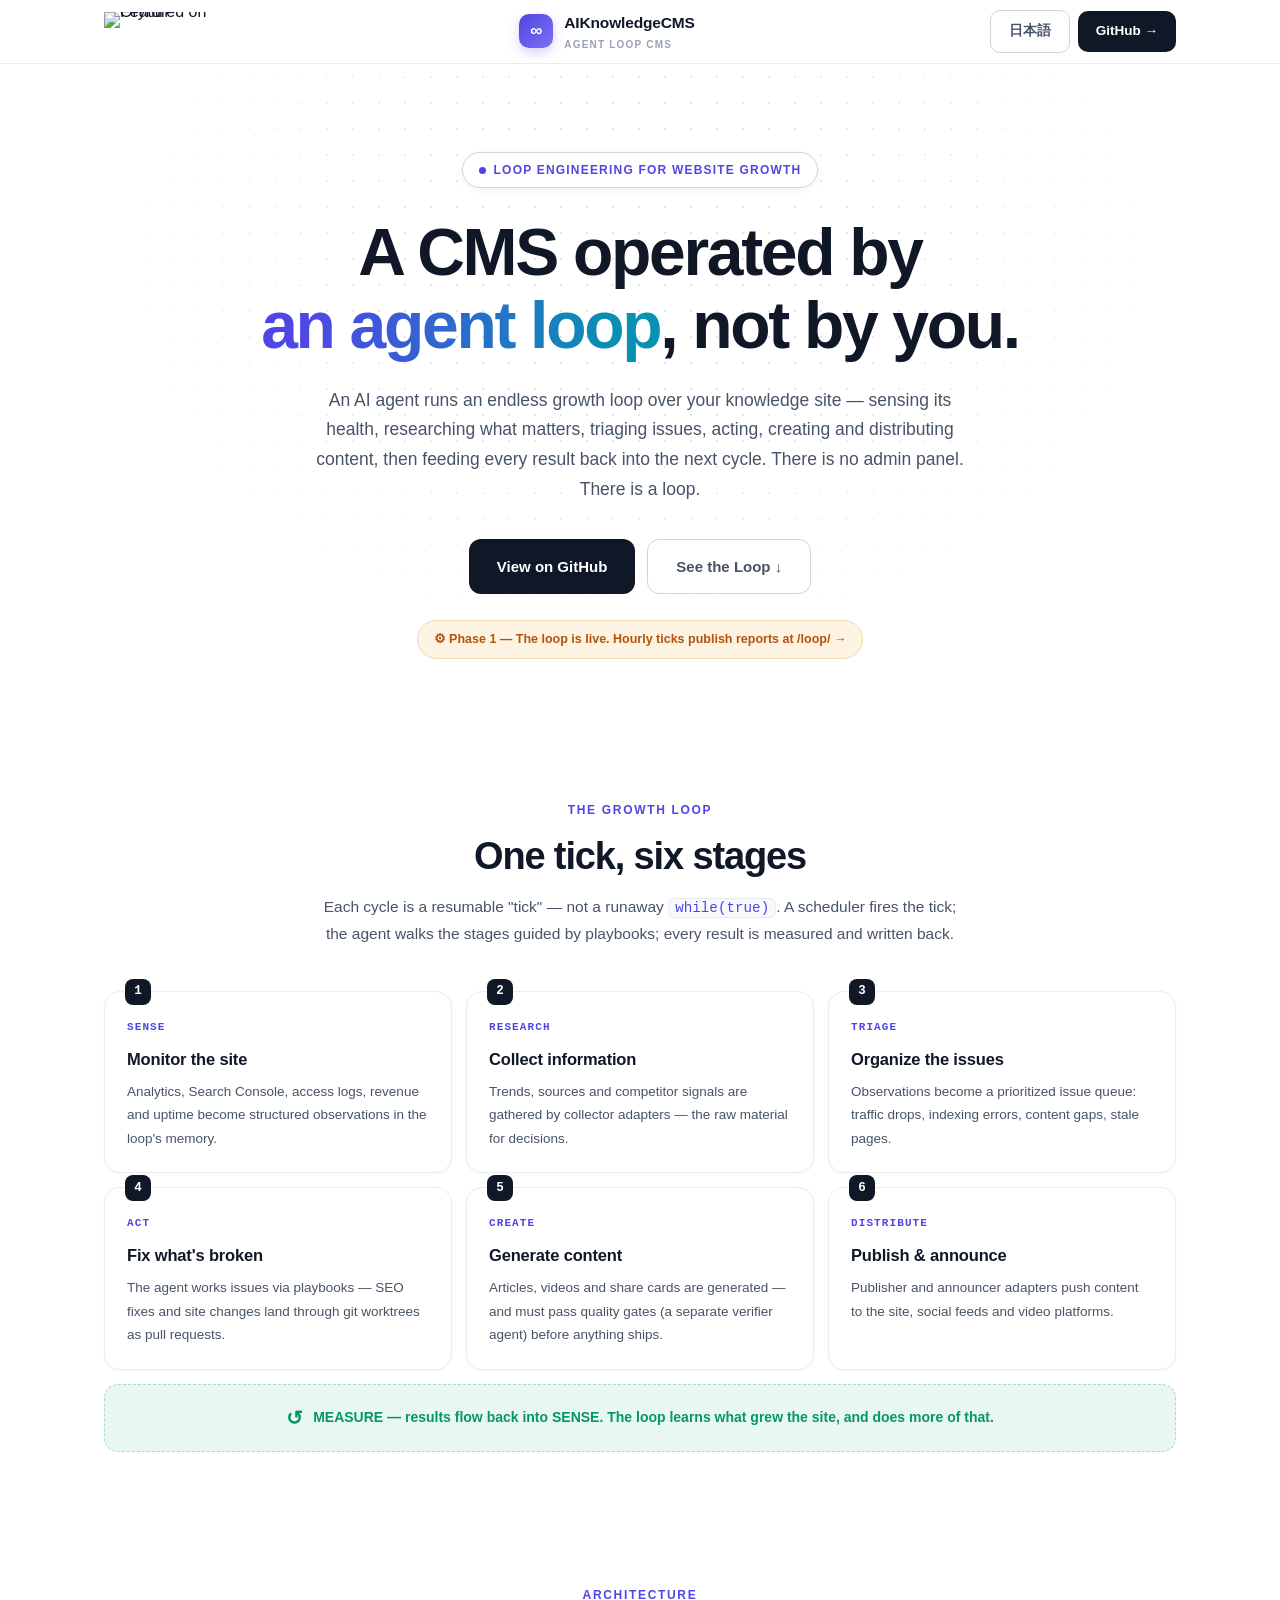
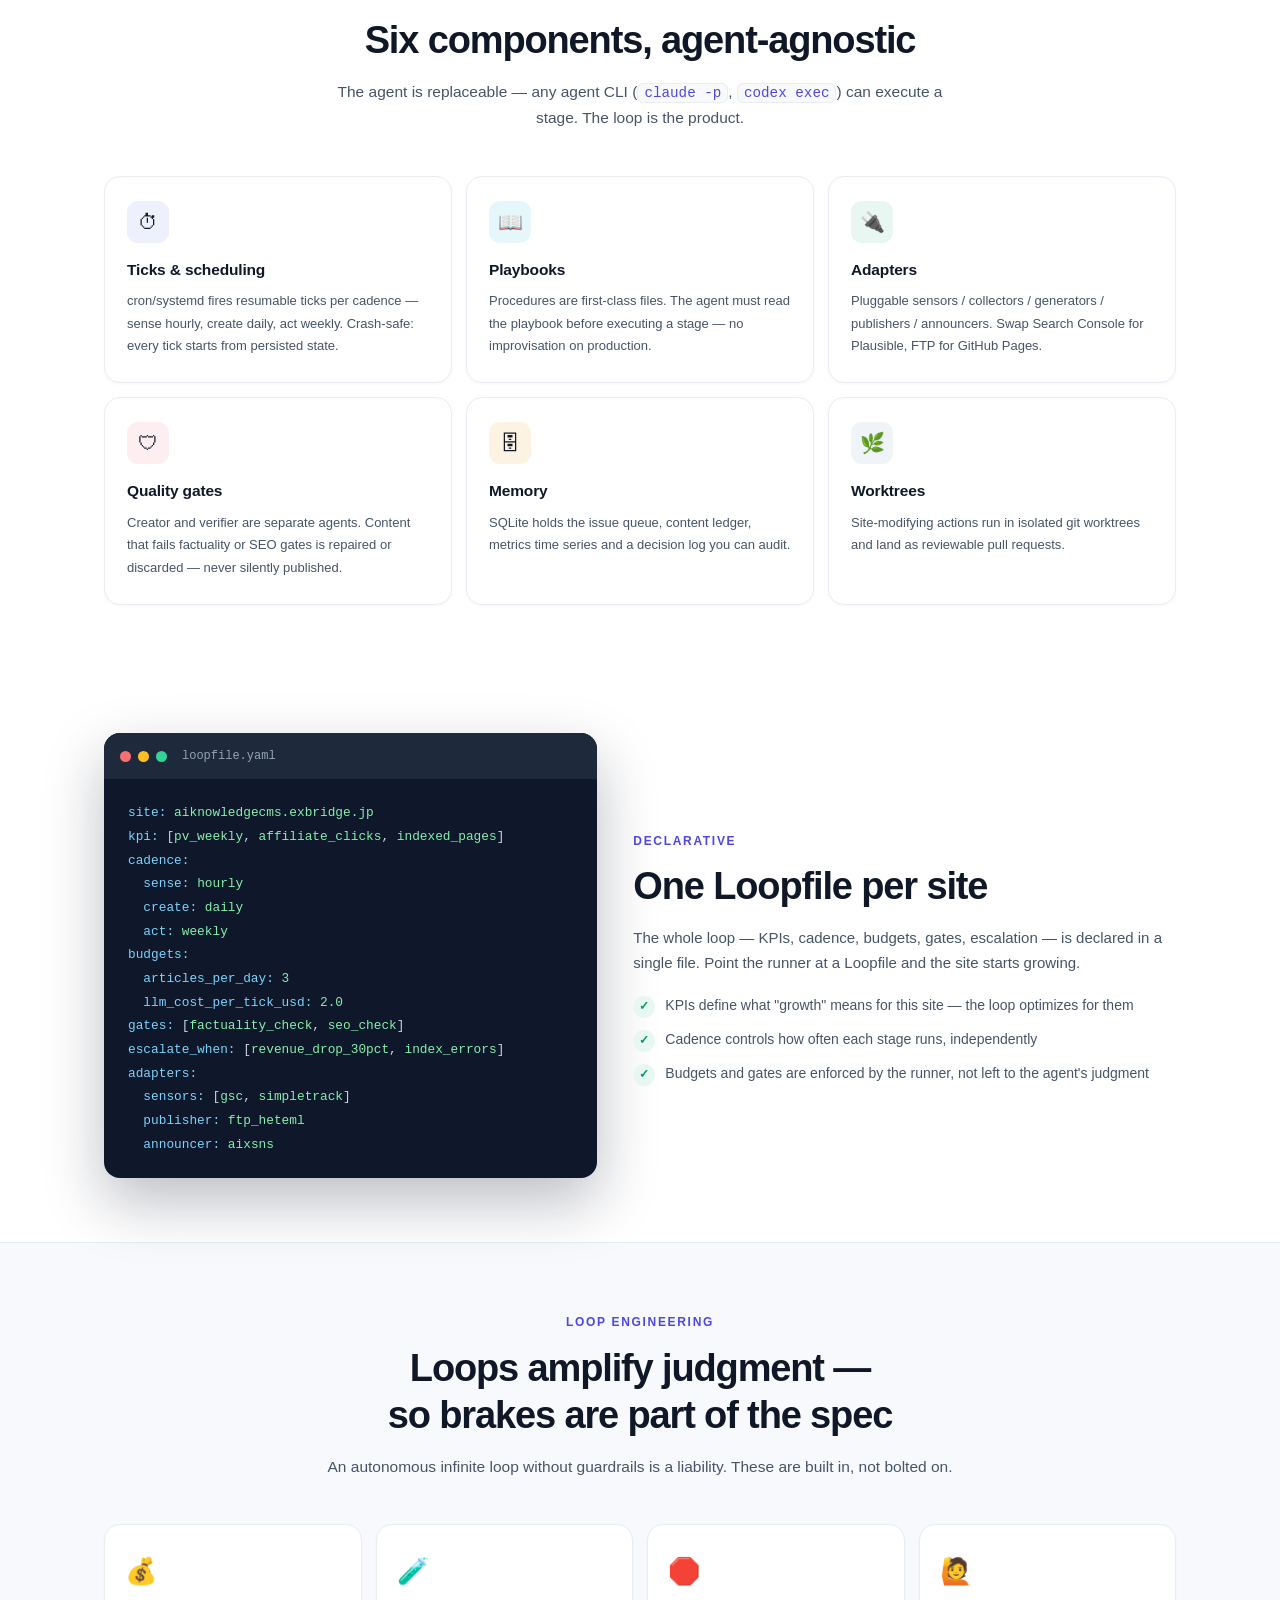
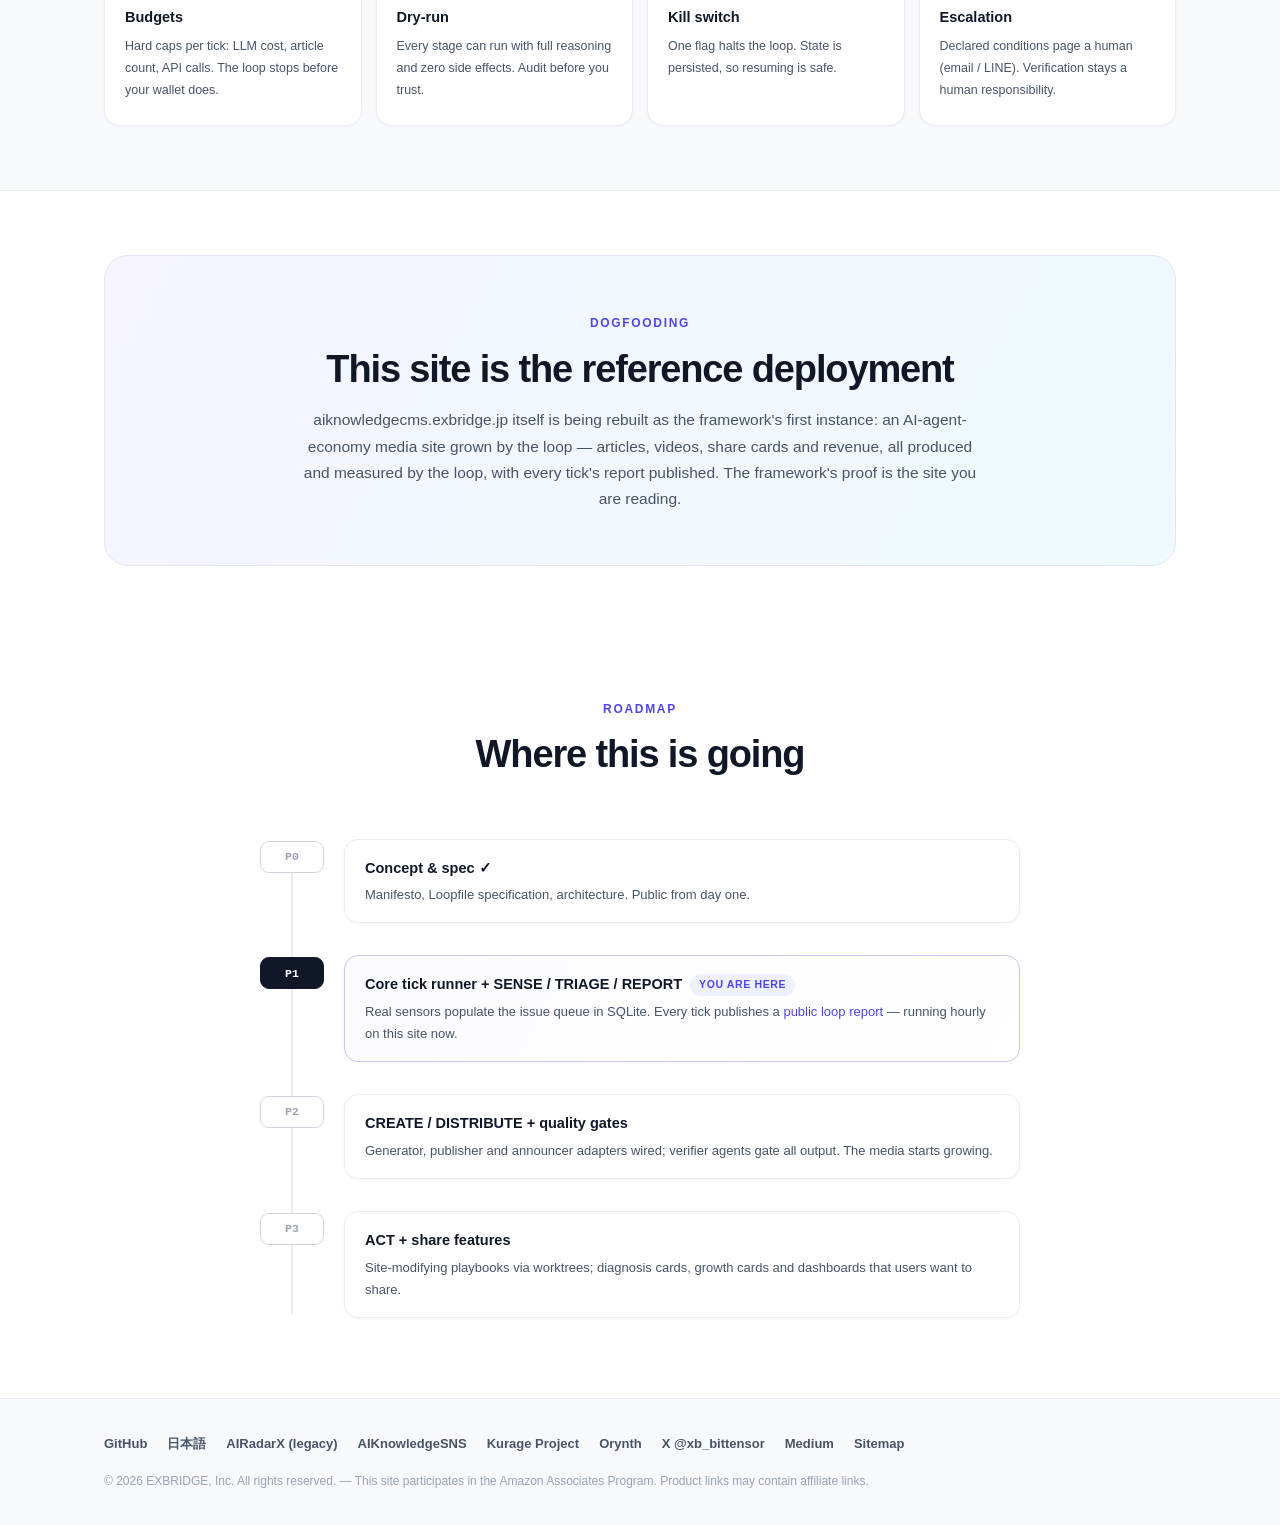
==== commit 376b7164: "Phase 1: core tick runner + SENSE / TRIAGE / REPORT — the loop is live - core/loop.py: resumable tic" ====
--- a/index.html
+++ b/index.html
@@ -240,7 +240,7 @@
     <a class="btn btn-primary btn-hero" href="https://github.com/katsushi2441/aiknowledgecms" target="_blank" rel="noopener">View on GitHub</a>
     <a class="btn btn-ghost btn-hero" href="#loop">See the Loop ↓</a>
   </div>
-  <span class="phase-pill">⚙ Phase 0 — Concept &amp; spec public. Reference implementation in progress on this very site.</span>
+  <a class="phase-pill" href="loop/">⚙ Phase 1 — The loop is live. Hourly ticks publish reports at /loop/ →</a>
 </div>
 
 <!-- ===== THE LOOP ===== -->
@@ -354,8 +354,8 @@
     <h2>Where this is going</h2>
   </div>
   <div class="roadmap">
-    <div class="phase current"><span class="pnum">P0</span><div class="pbody"><h4>Concept &amp; spec<span class="now">YOU ARE HERE</span></h4><p>Manifesto, Loopfile specification, architecture. Public from day one.</p></div></div>
-    <div class="phase"><span class="pnum">P1</span><div class="pbody"><h4>Core tick runner + SENSE / TRIAGE / REPORT</h4><p>Real sensors (Search Console, access analytics) populate the issue queue in SQLite. Every tick emits a loop report.</p></div></div>
+    <div class="phase"><span class="pnum">P0</span><div class="pbody"><h4>Concept &amp; spec ✓</h4><p>Manifesto, Loopfile specification, architecture. Public from day one.</p></div></div>
+    <div class="phase current"><span class="pnum">P1</span><div class="pbody"><h4>Core tick runner + SENSE / TRIAGE / REPORT<span class="now">YOU ARE HERE</span></h4><p>Real sensors populate the issue queue in SQLite. Every tick publishes a <a href="loop/" style="color:var(--accent)">public loop report</a> — running hourly on this site now.</p></div></div>
     <div class="phase"><span class="pnum">P2</span><div class="pbody"><h4>CREATE / DISTRIBUTE + quality gates</h4><p>Generator, publisher and announcer adapters wired; verifier agents gate all output. The media starts growing.</p></div></div>
     <div class="phase"><span class="pnum">P3</span><div class="pbody"><h4>ACT + share features</h4><p>Site-modifying playbooks via worktrees; diagnosis cards, growth cards and dashboards that users want to share.</p></div></div>
   </div>
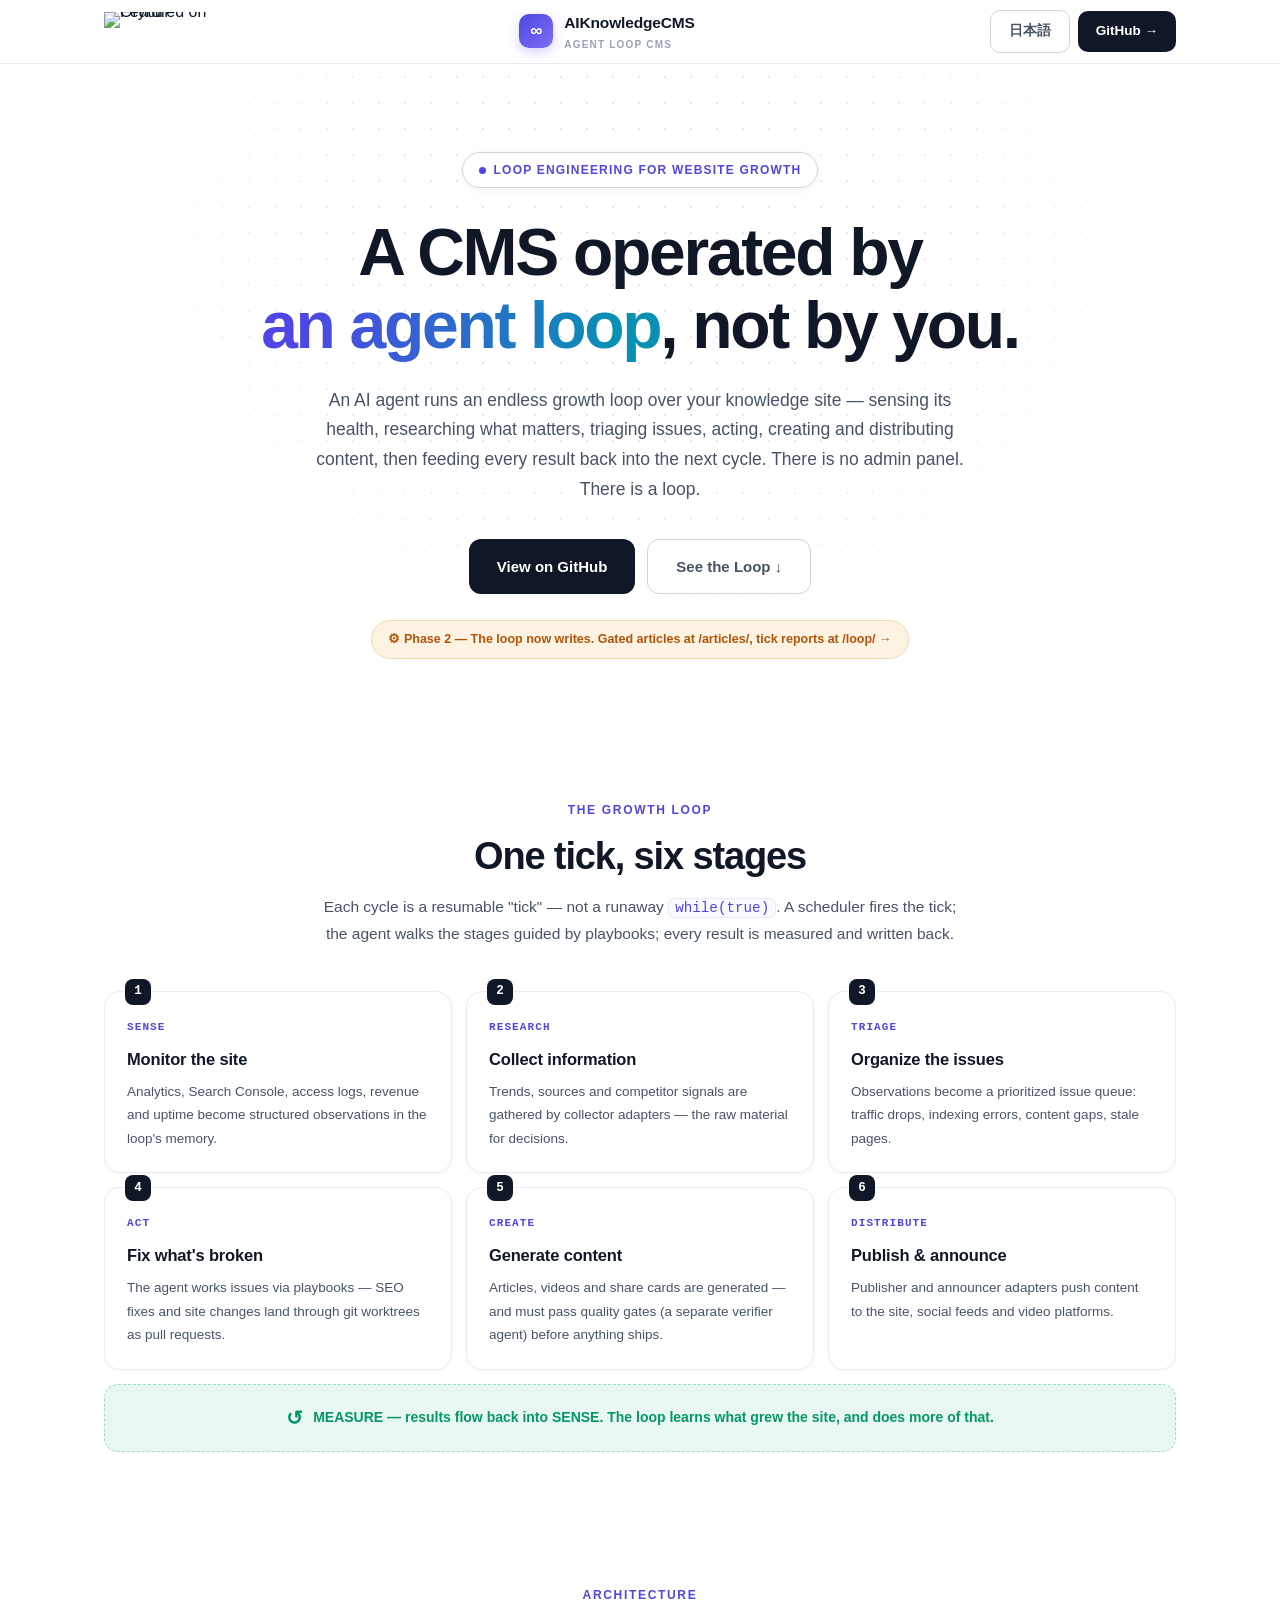
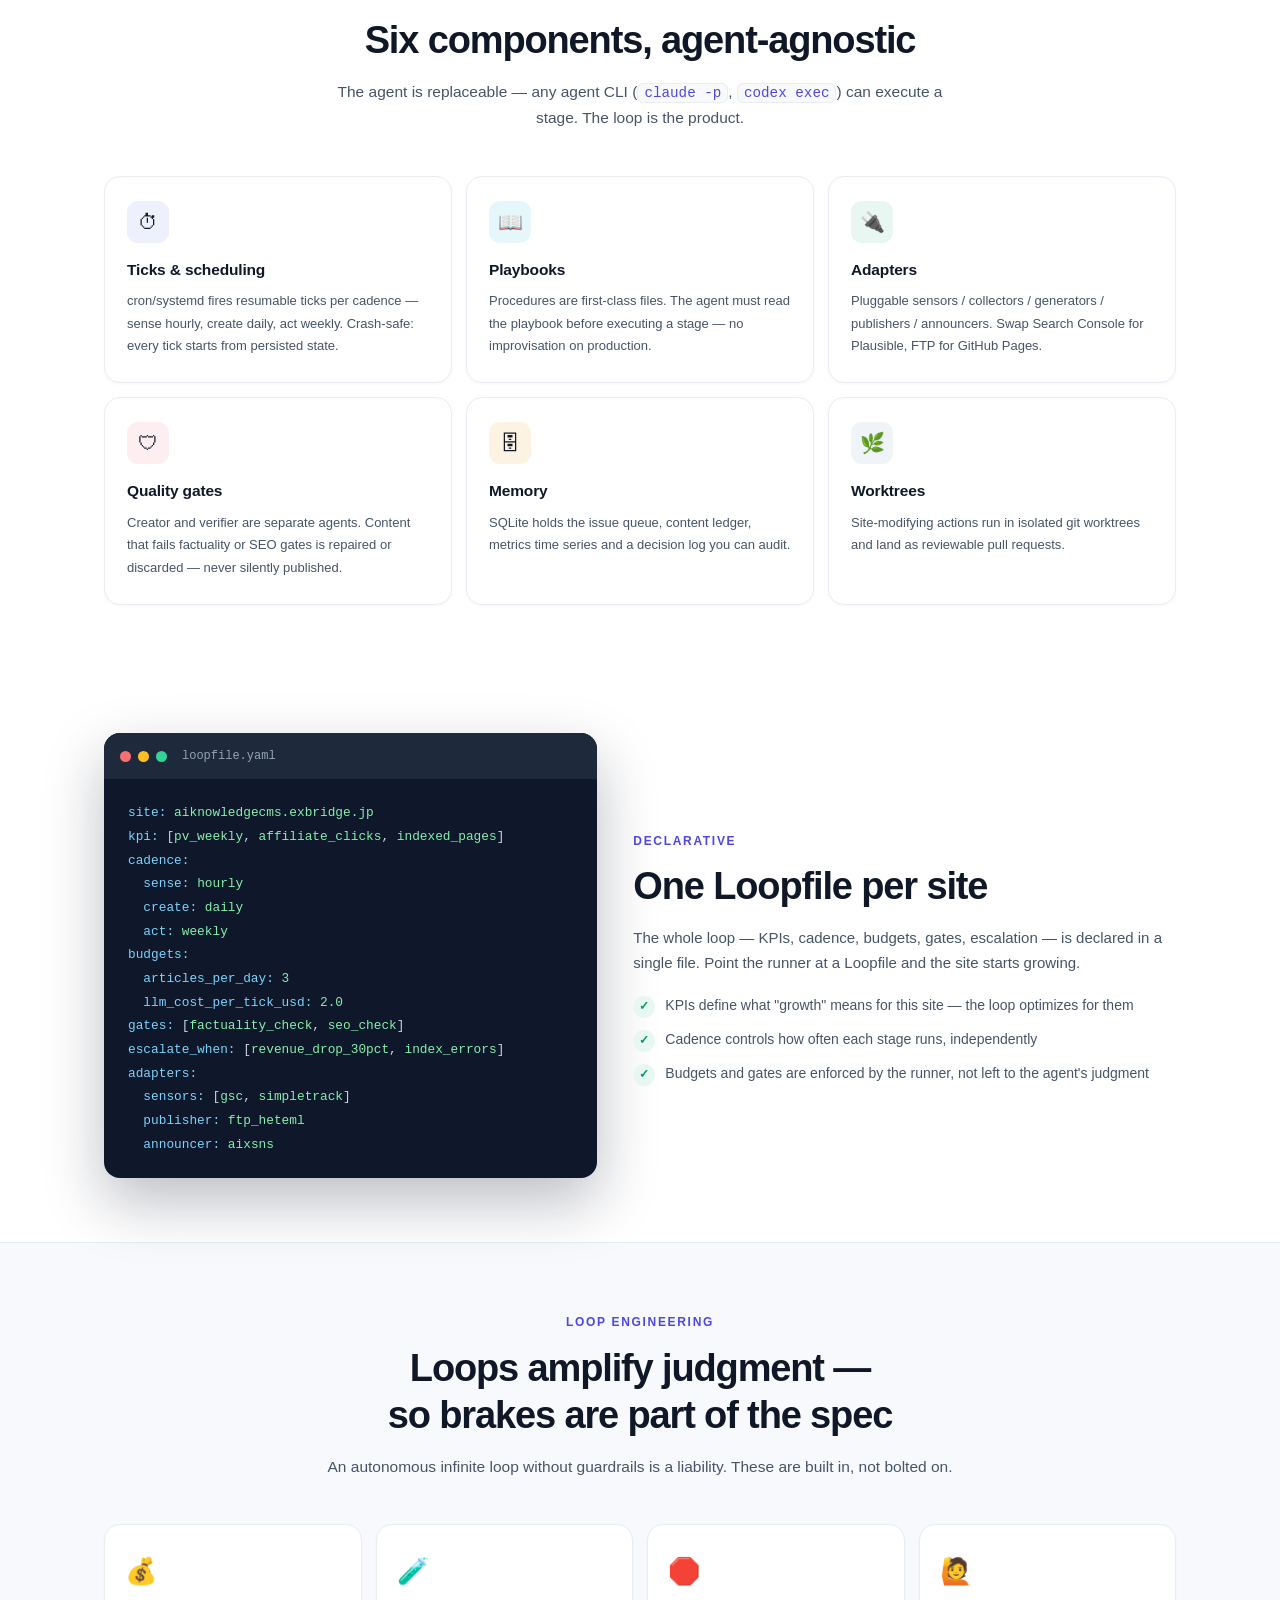
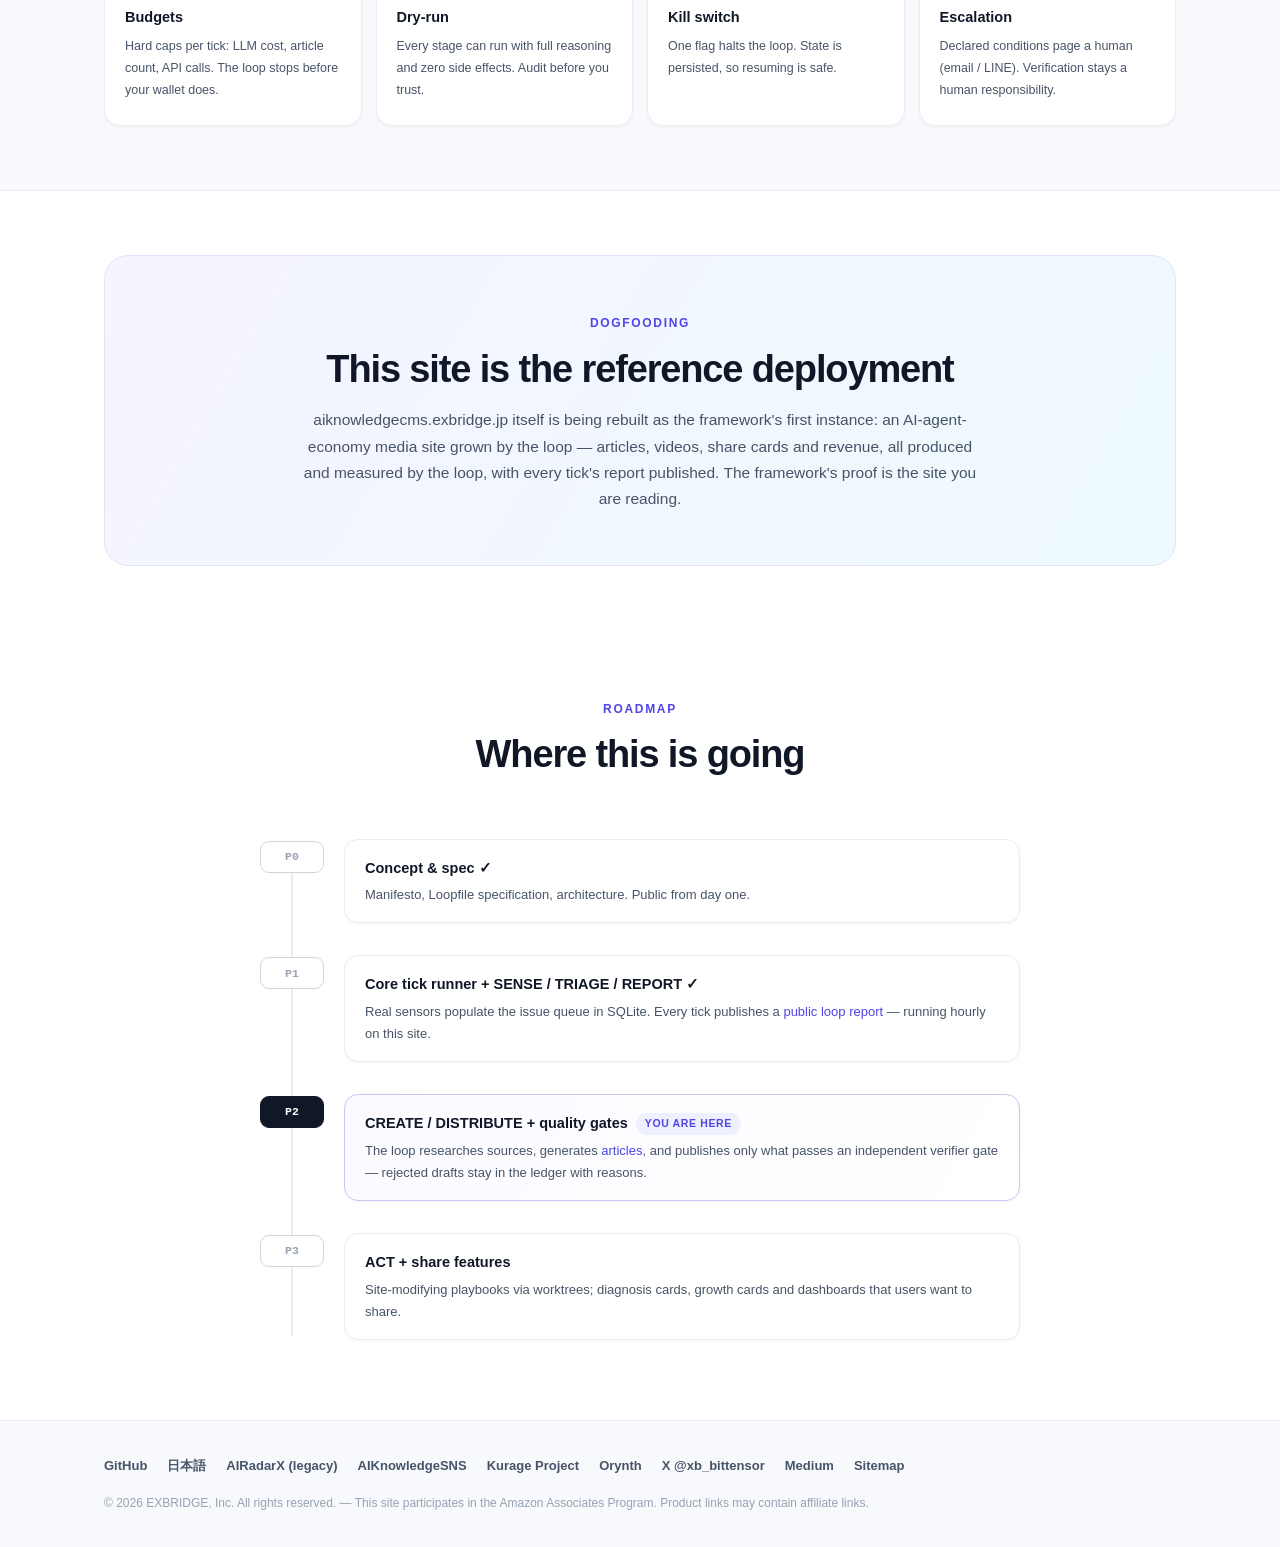
==== commit 2ccabb18: "Phase 2 live: first autonomous article published through the gate - fix: gemma4 is a thinking model " ====
--- a/index.html
+++ b/index.html
@@ -240,7 +240,7 @@
     <a class="btn btn-primary btn-hero" href="https://github.com/katsushi2441/aiknowledgecms" target="_blank" rel="noopener">View on GitHub</a>
     <a class="btn btn-ghost btn-hero" href="#loop">See the Loop ↓</a>
   </div>
-  <a class="phase-pill" href="loop/">⚙ Phase 1 — The loop is live. Hourly ticks publish reports at /loop/ →</a>
+  <a class="phase-pill" href="articles/">⚙ Phase 2 — The loop now writes. Gated articles at /articles/, tick reports at /loop/ →</a>
 </div>
 
 <!-- ===== THE LOOP ===== -->
@@ -355,8 +355,8 @@
   </div>
   <div class="roadmap">
     <div class="phase"><span class="pnum">P0</span><div class="pbody"><h4>Concept &amp; spec ✓</h4><p>Manifesto, Loopfile specification, architecture. Public from day one.</p></div></div>
-    <div class="phase current"><span class="pnum">P1</span><div class="pbody"><h4>Core tick runner + SENSE / TRIAGE / REPORT<span class="now">YOU ARE HERE</span></h4><p>Real sensors populate the issue queue in SQLite. Every tick publishes a <a href="loop/" style="color:var(--accent)">public loop report</a> — running hourly on this site now.</p></div></div>
-    <div class="phase"><span class="pnum">P2</span><div class="pbody"><h4>CREATE / DISTRIBUTE + quality gates</h4><p>Generator, publisher and announcer adapters wired; verifier agents gate all output. The media starts growing.</p></div></div>
+    <div class="phase"><span class="pnum">P1</span><div class="pbody"><h4>Core tick runner + SENSE / TRIAGE / REPORT ✓</h4><p>Real sensors populate the issue queue in SQLite. Every tick publishes a <a href="loop/" style="color:var(--accent)">public loop report</a> — running hourly on this site.</p></div></div>
+    <div class="phase current"><span class="pnum">P2</span><div class="pbody"><h4>CREATE / DISTRIBUTE + quality gates<span class="now">YOU ARE HERE</span></h4><p>The loop researches sources, generates <a href="articles/" style="color:var(--accent)">articles</a>, and publishes only what passes an independent verifier gate — rejected drafts stay in the ledger with reasons.</p></div></div>
     <div class="phase"><span class="pnum">P3</span><div class="pbody"><h4>ACT + share features</h4><p>Site-modifying playbooks via worktrees; diagnosis cards, growth cards and dashboards that users want to share.</p></div></div>
   </div>
 </section>
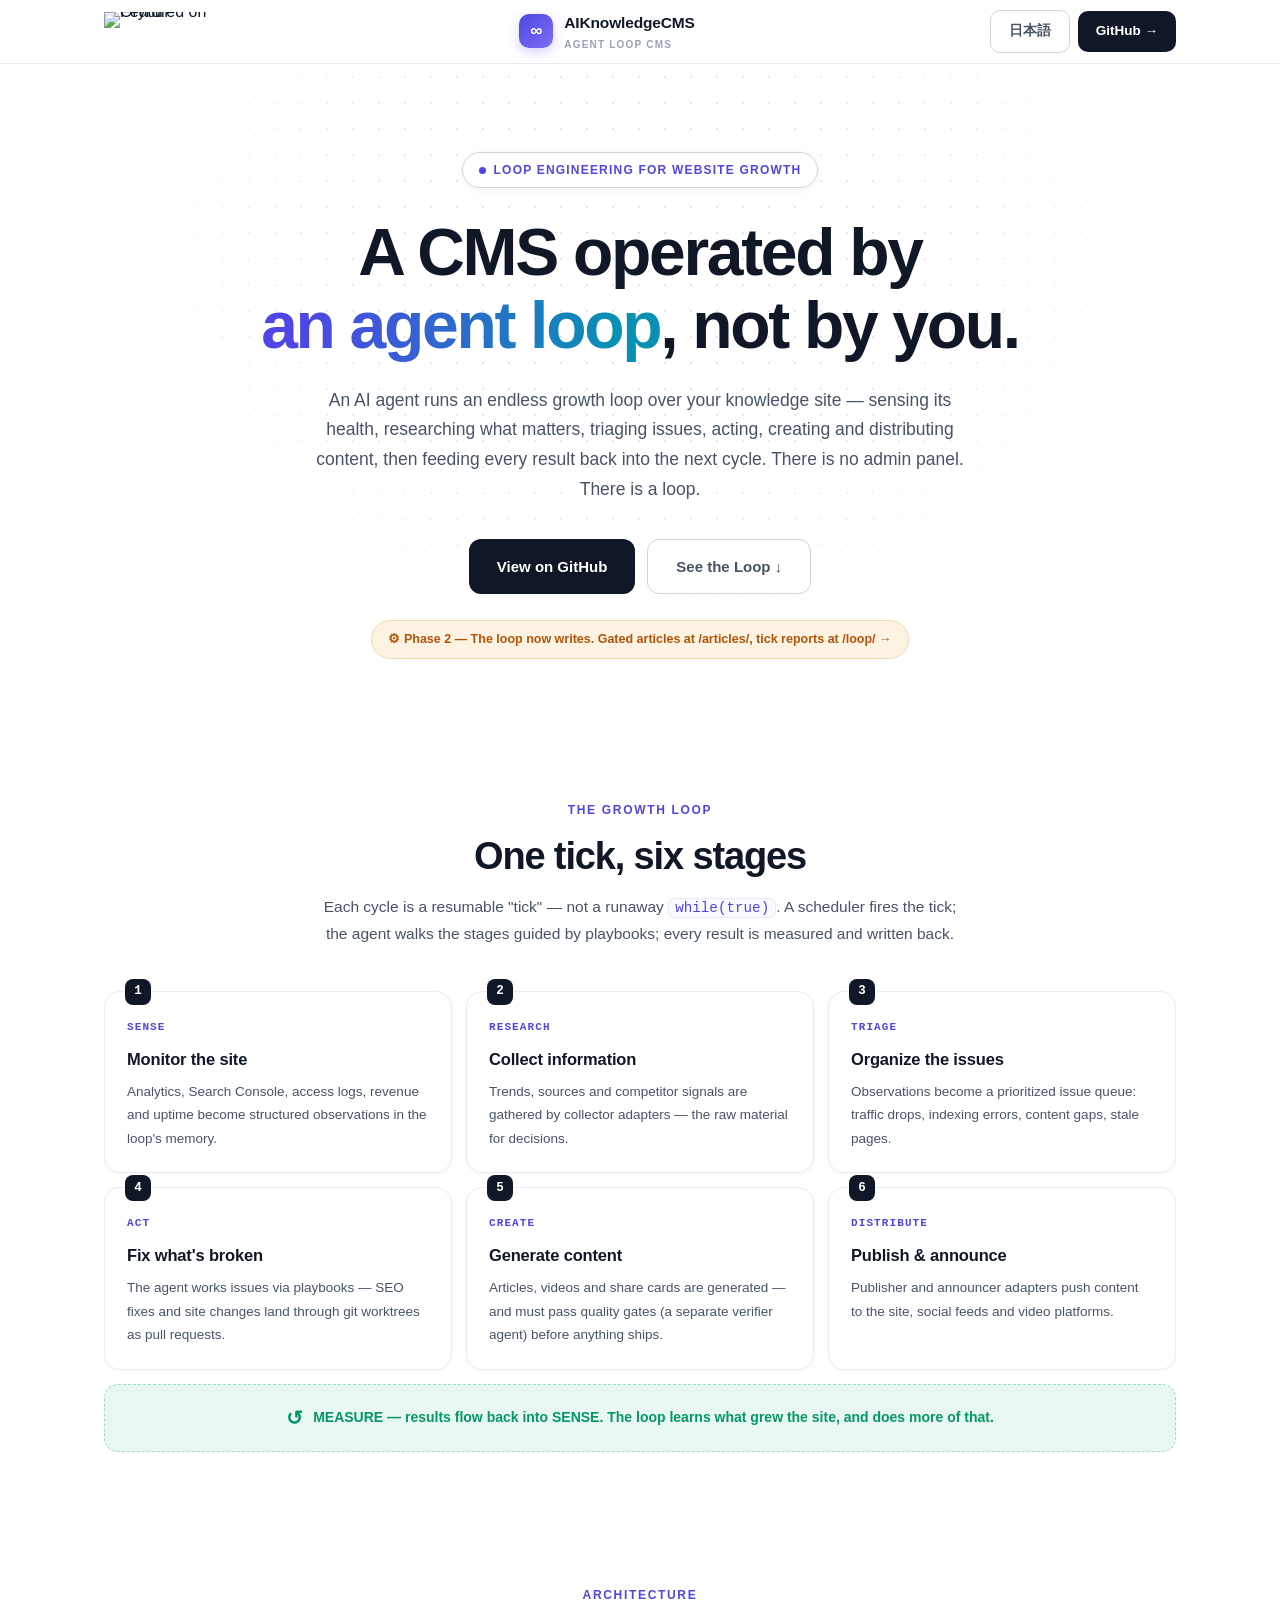
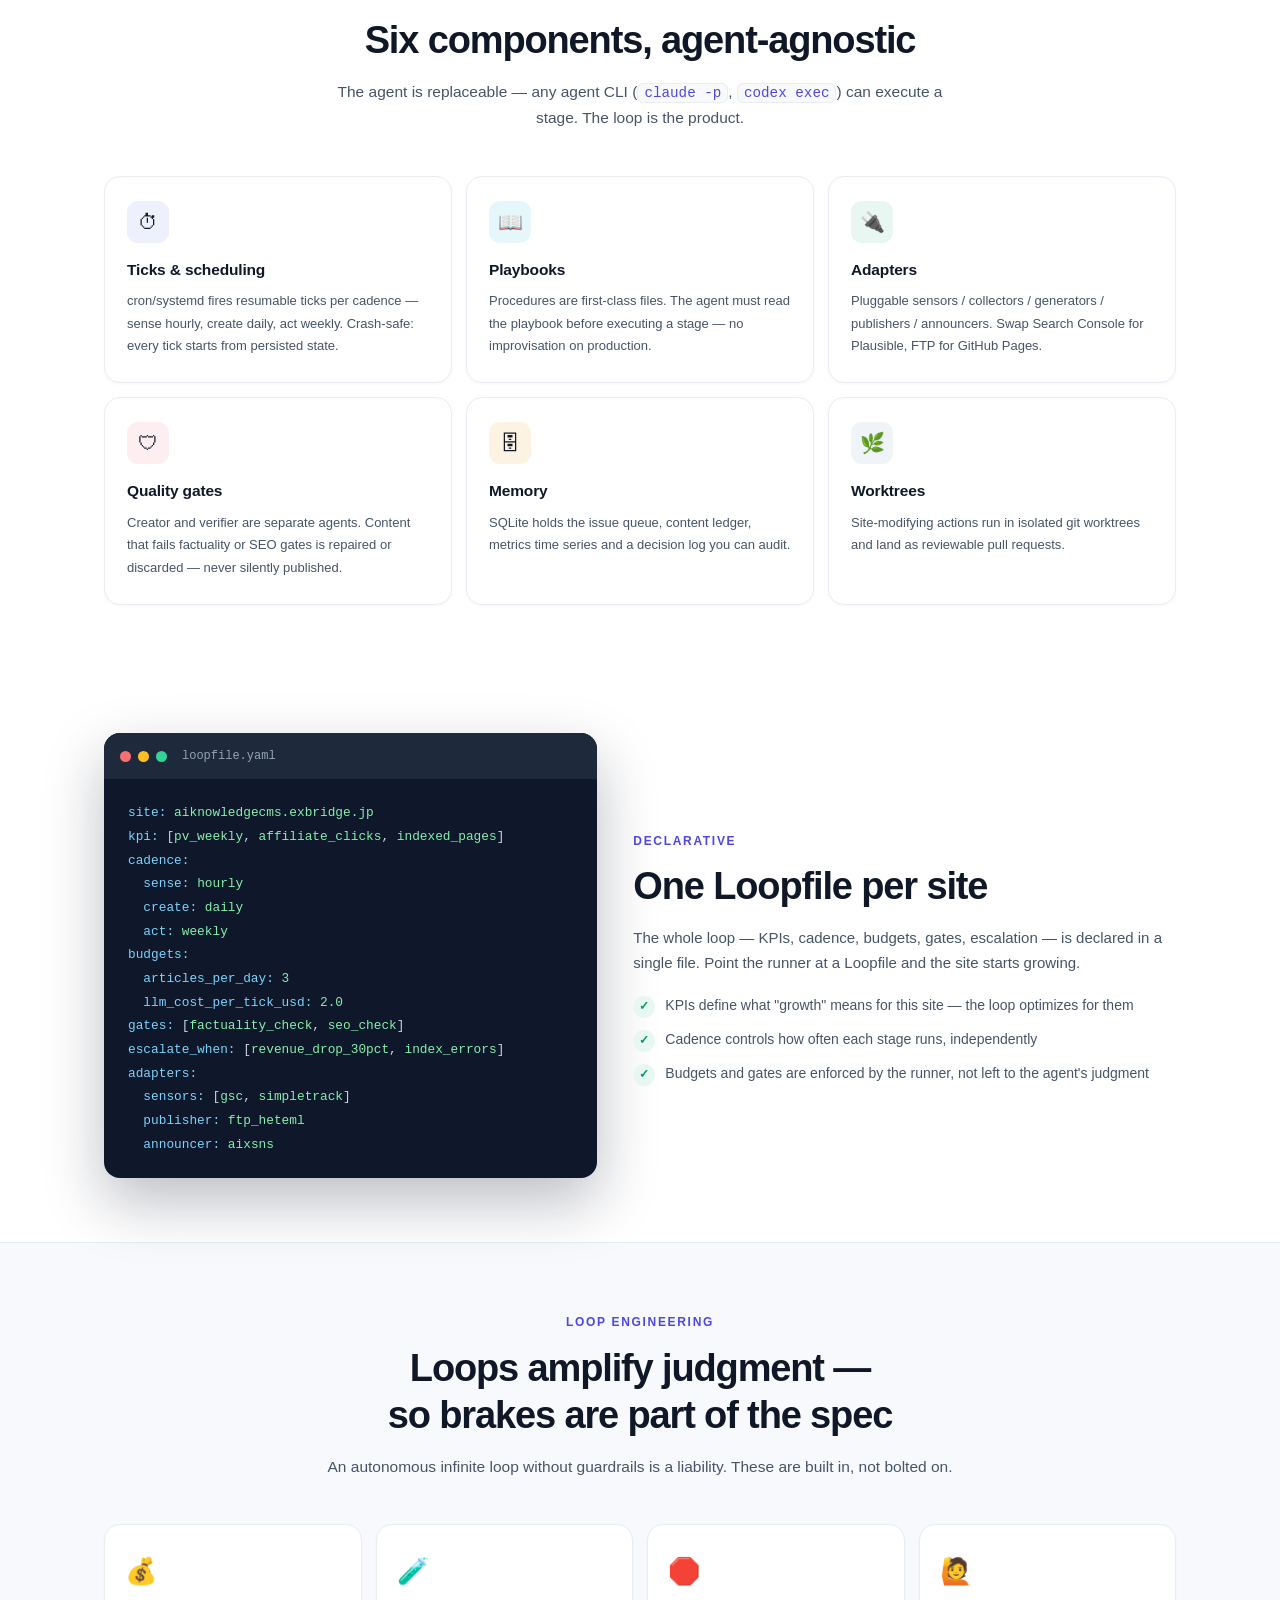
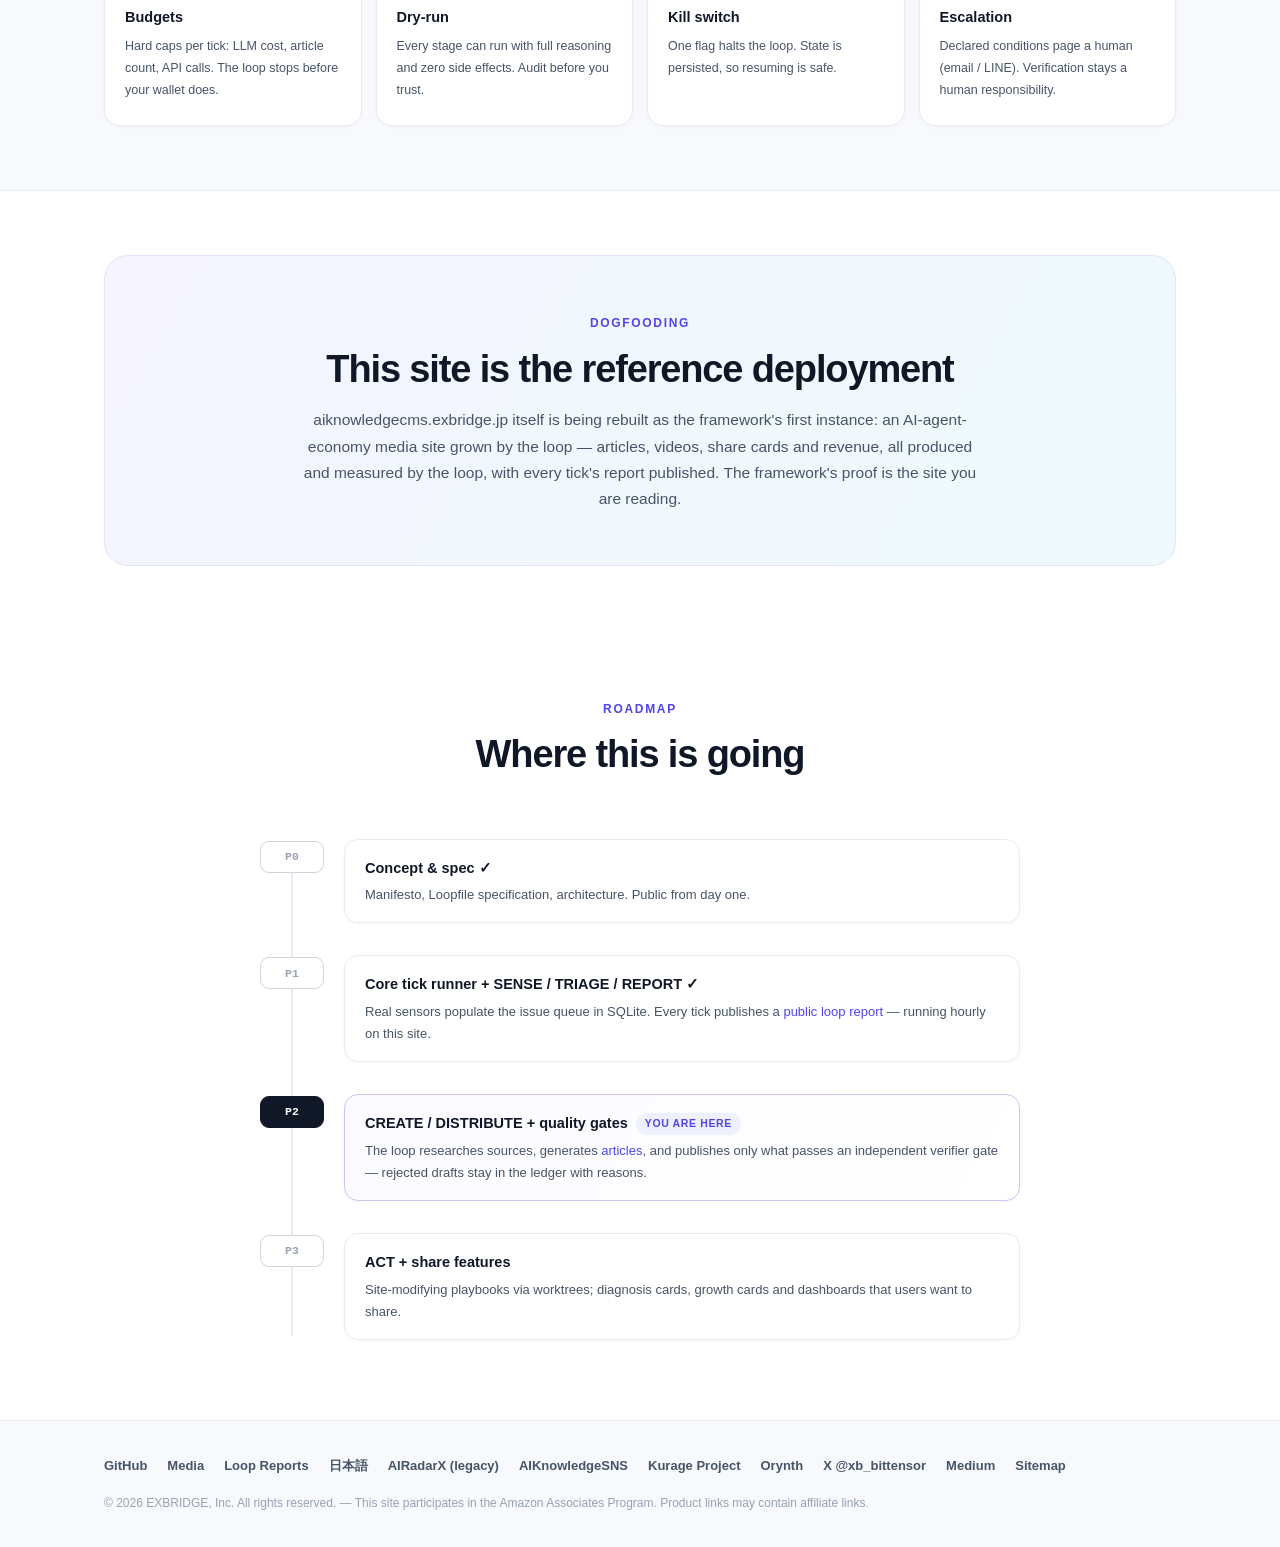
==== commit 31e1bb08: "Update AIKnowledgeCMS loop pages and GSC sensor" ====
--- a/index.html
+++ b/index.html
@@ -364,6 +364,8 @@
 <footer><div class="fwrap">
   <div class="footer-links">
     <a href="https://github.com/katsushi2441/aiknowledgecms" target="_blank" rel="noopener">GitHub</a>
+    <a href="articles/">Media</a>
+    <a href="loop/">Loop Reports</a>
     <a href="aiknowledgecms.html">日本語</a>
     <a href="airadarx.php">AIRadarX (legacy)</a>
     <a href="aiknowledgesns.php">AIKnowledgeSNS</a>
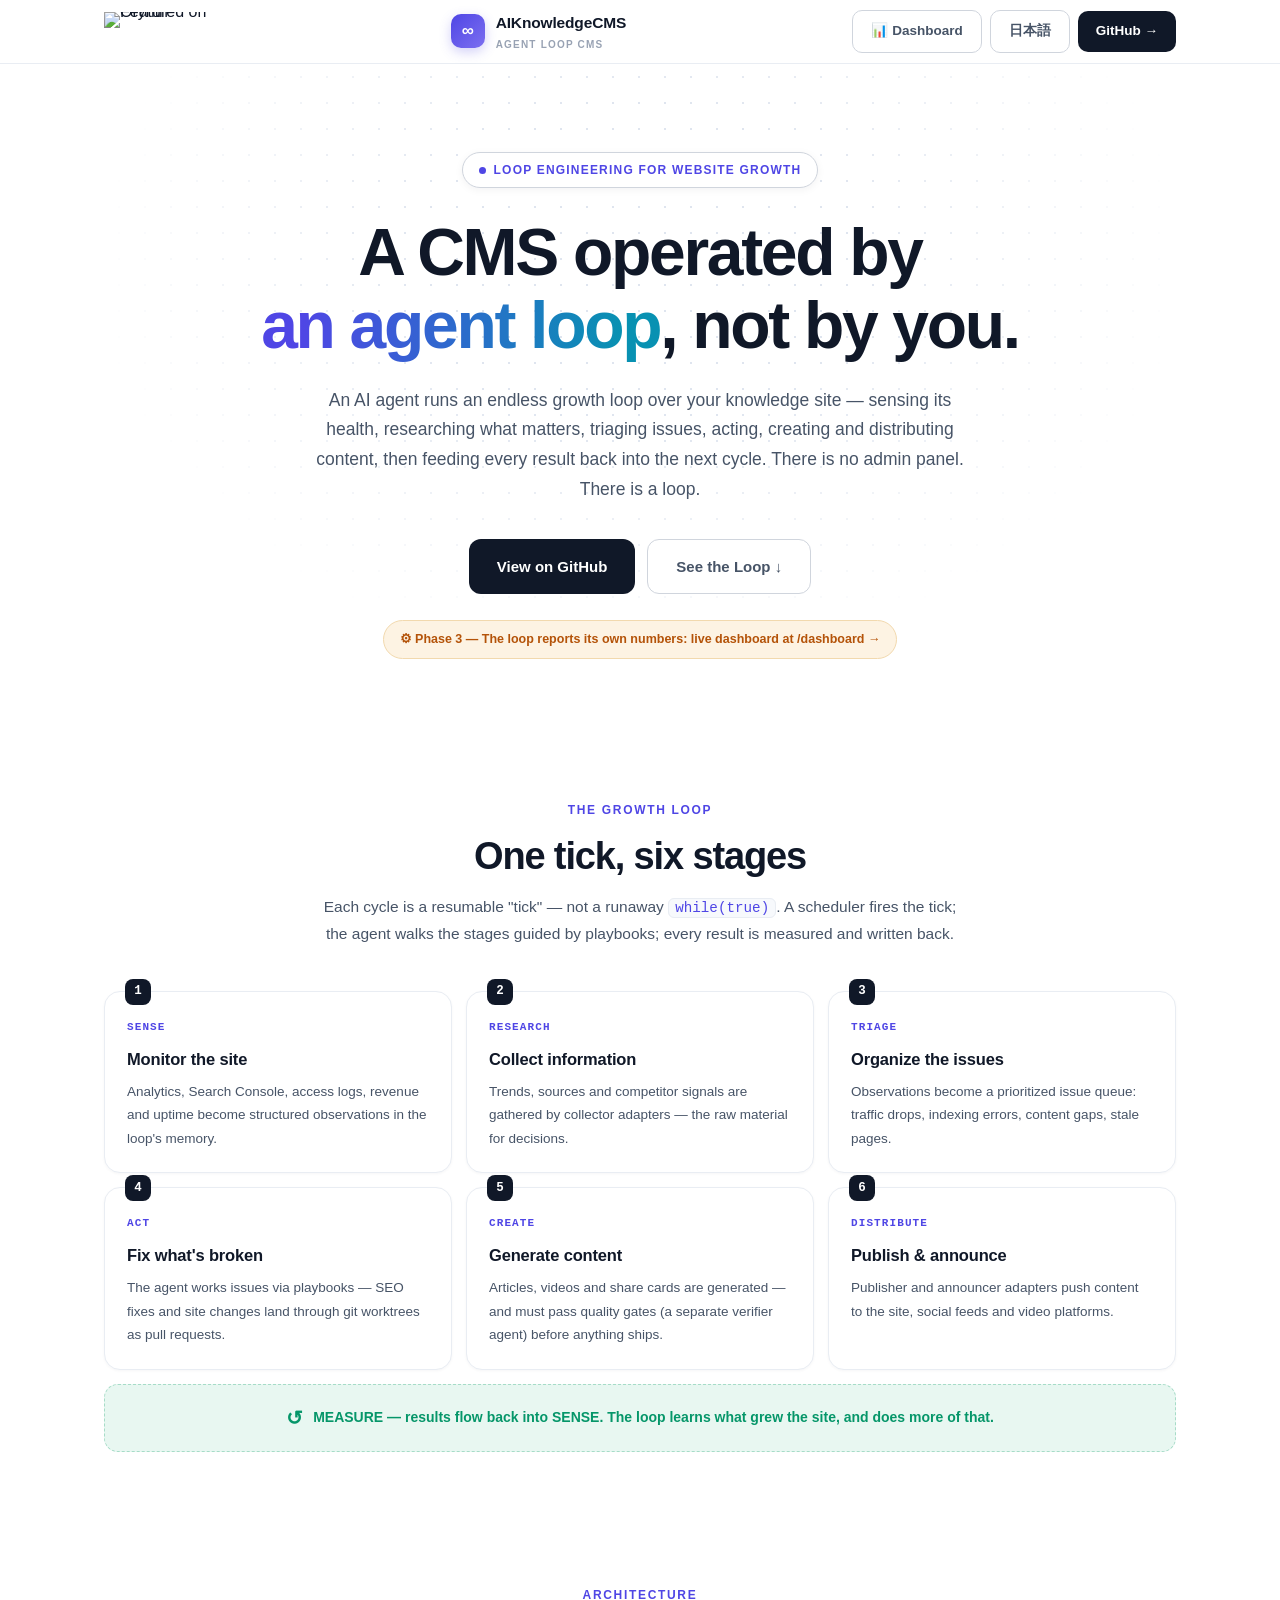
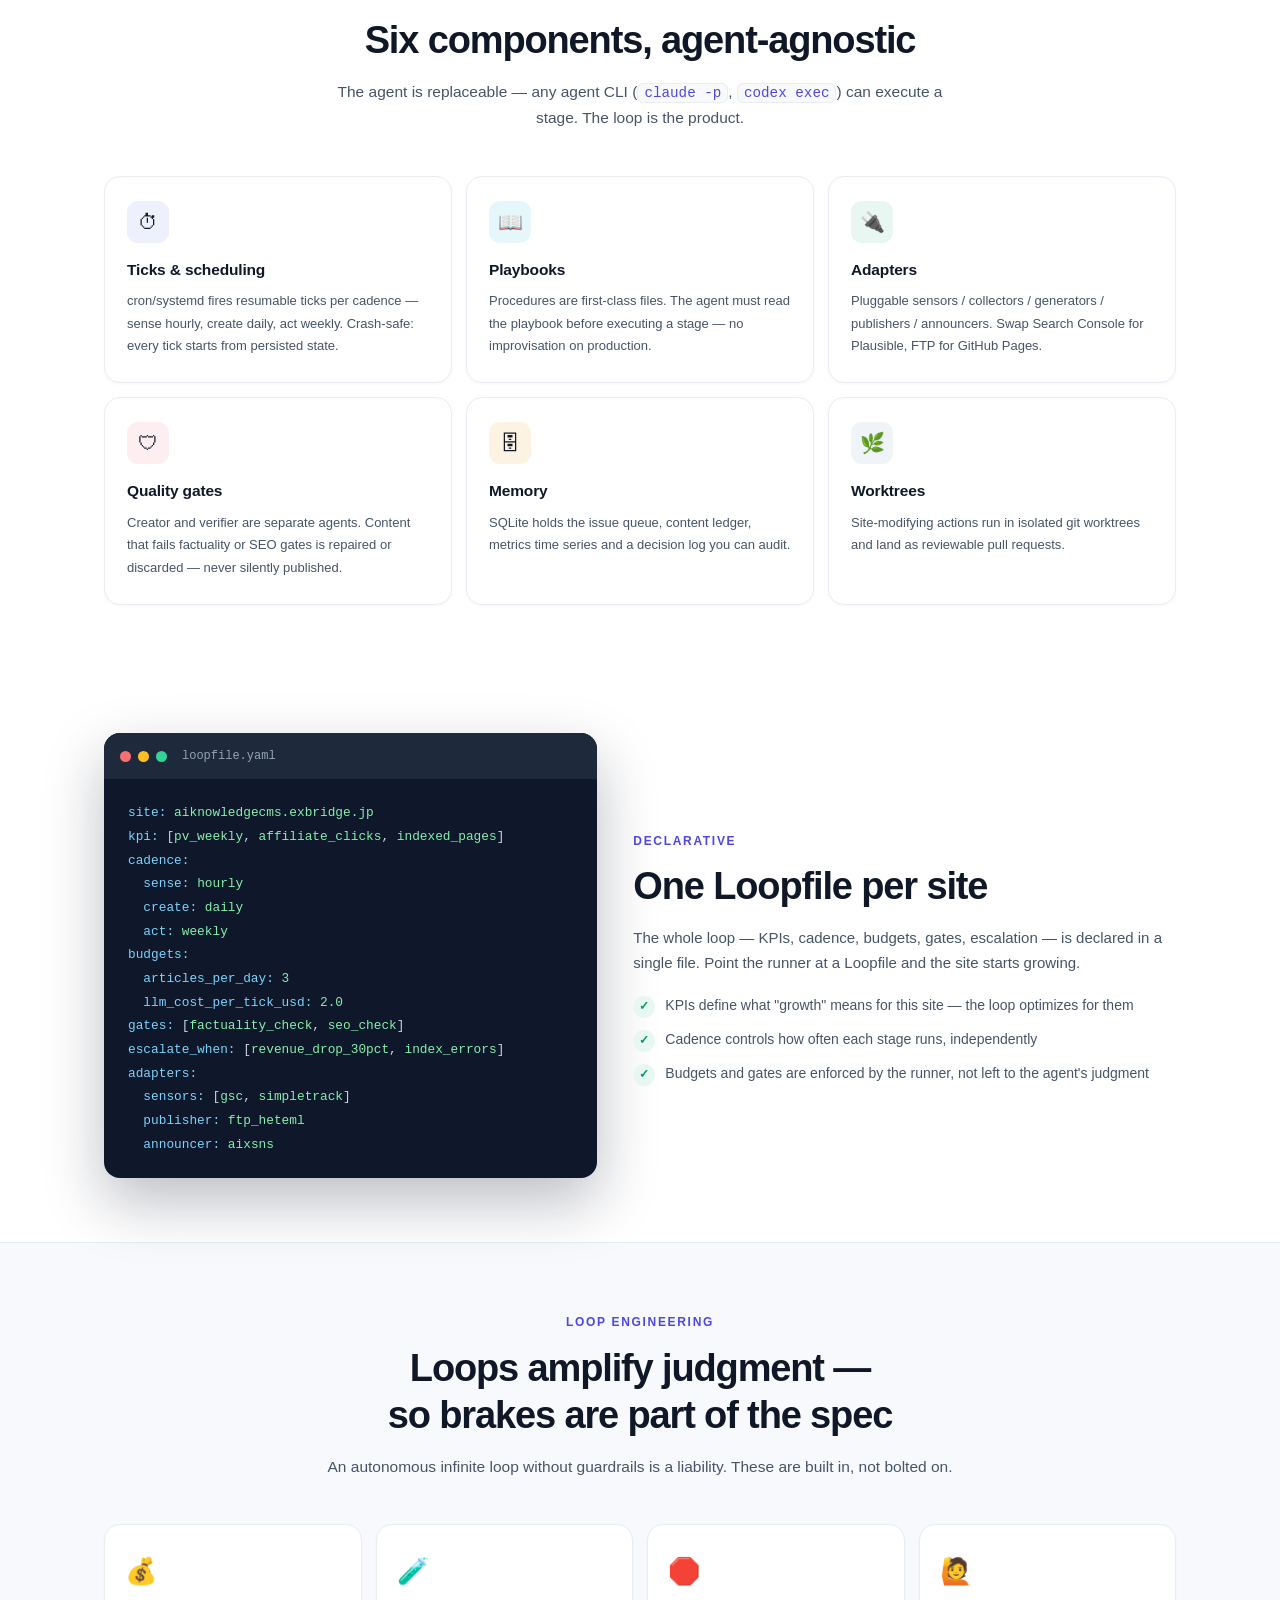
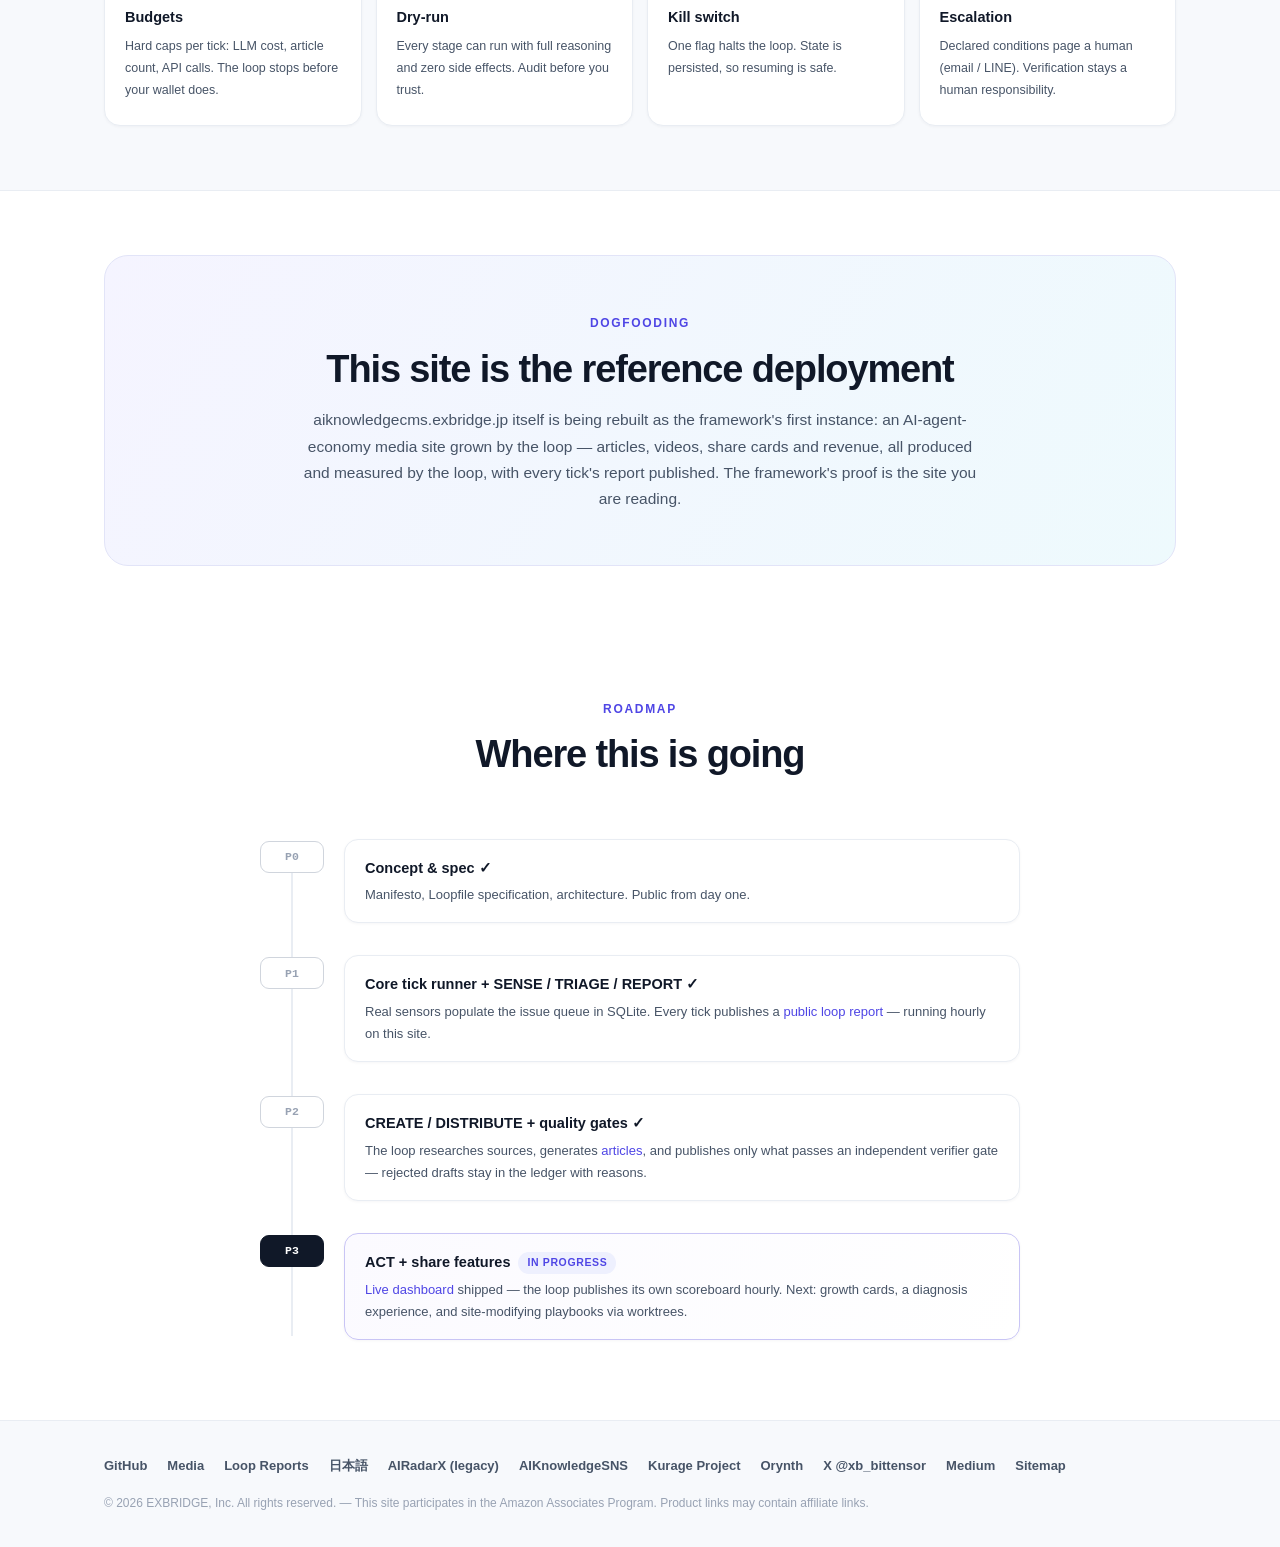
==== commit 5e1bde9b: "Phase 3a-1: live public dashboard + grounded query articles Dashboard (/dashboard.html, regenerated " ====
--- a/index.html
+++ b/index.html
@@ -221,6 +221,7 @@
     <span>AIKnowledgeCMS<sub>AGENT LOOP CMS</sub></span>
   </a>
   <div class="hactions">
+    <a class="btn btn-ghost" href="dashboard.html">📊 Dashboard</a>
     <a class="btn btn-ghost" href="aiknowledgecms.html">日本語</a>
     <a class="btn btn-primary" href="https://github.com/katsushi2441/aiknowledgecms" target="_blank" rel="noopener">GitHub →</a>
   </div>
@@ -240,7 +241,7 @@
     <a class="btn btn-primary btn-hero" href="https://github.com/katsushi2441/aiknowledgecms" target="_blank" rel="noopener">View on GitHub</a>
     <a class="btn btn-ghost btn-hero" href="#loop">See the Loop ↓</a>
   </div>
-  <a class="phase-pill" href="articles/">⚙ Phase 2 — The loop now writes. Gated articles at /articles/, tick reports at /loop/ →</a>
+  <a class="phase-pill" href="dashboard.html">⚙ Phase 3 — The loop reports its own numbers: live dashboard at /dashboard →</a>
 </div>
 
 <!-- ===== THE LOOP ===== -->
@@ -356,8 +357,8 @@
   <div class="roadmap">
     <div class="phase"><span class="pnum">P0</span><div class="pbody"><h4>Concept &amp; spec ✓</h4><p>Manifesto, Loopfile specification, architecture. Public from day one.</p></div></div>
     <div class="phase"><span class="pnum">P1</span><div class="pbody"><h4>Core tick runner + SENSE / TRIAGE / REPORT ✓</h4><p>Real sensors populate the issue queue in SQLite. Every tick publishes a <a href="loop/" style="color:var(--accent)">public loop report</a> — running hourly on this site.</p></div></div>
-    <div class="phase current"><span class="pnum">P2</span><div class="pbody"><h4>CREATE / DISTRIBUTE + quality gates<span class="now">YOU ARE HERE</span></h4><p>The loop researches sources, generates <a href="articles/" style="color:var(--accent)">articles</a>, and publishes only what passes an independent verifier gate — rejected drafts stay in the ledger with reasons.</p></div></div>
-    <div class="phase"><span class="pnum">P3</span><div class="pbody"><h4>ACT + share features</h4><p>Site-modifying playbooks via worktrees; diagnosis cards, growth cards and dashboards that users want to share.</p></div></div>
+    <div class="phase"><span class="pnum">P2</span><div class="pbody"><h4>CREATE / DISTRIBUTE + quality gates ✓</h4><p>The loop researches sources, generates <a href="articles/" style="color:var(--accent)">articles</a>, and publishes only what passes an independent verifier gate — rejected drafts stay in the ledger with reasons.</p></div></div>
+    <div class="phase current"><span class="pnum">P3</span><div class="pbody"><h4>ACT + share features<span class="now">IN PROGRESS</span></h4><p><a href="dashboard.html" style="color:var(--accent)">Live dashboard</a> shipped — the loop publishes its own scoreboard hourly. Next: growth cards, a diagnosis experience, and site-modifying playbooks via worktrees.</p></div></div>
   </div>
 </section>
 
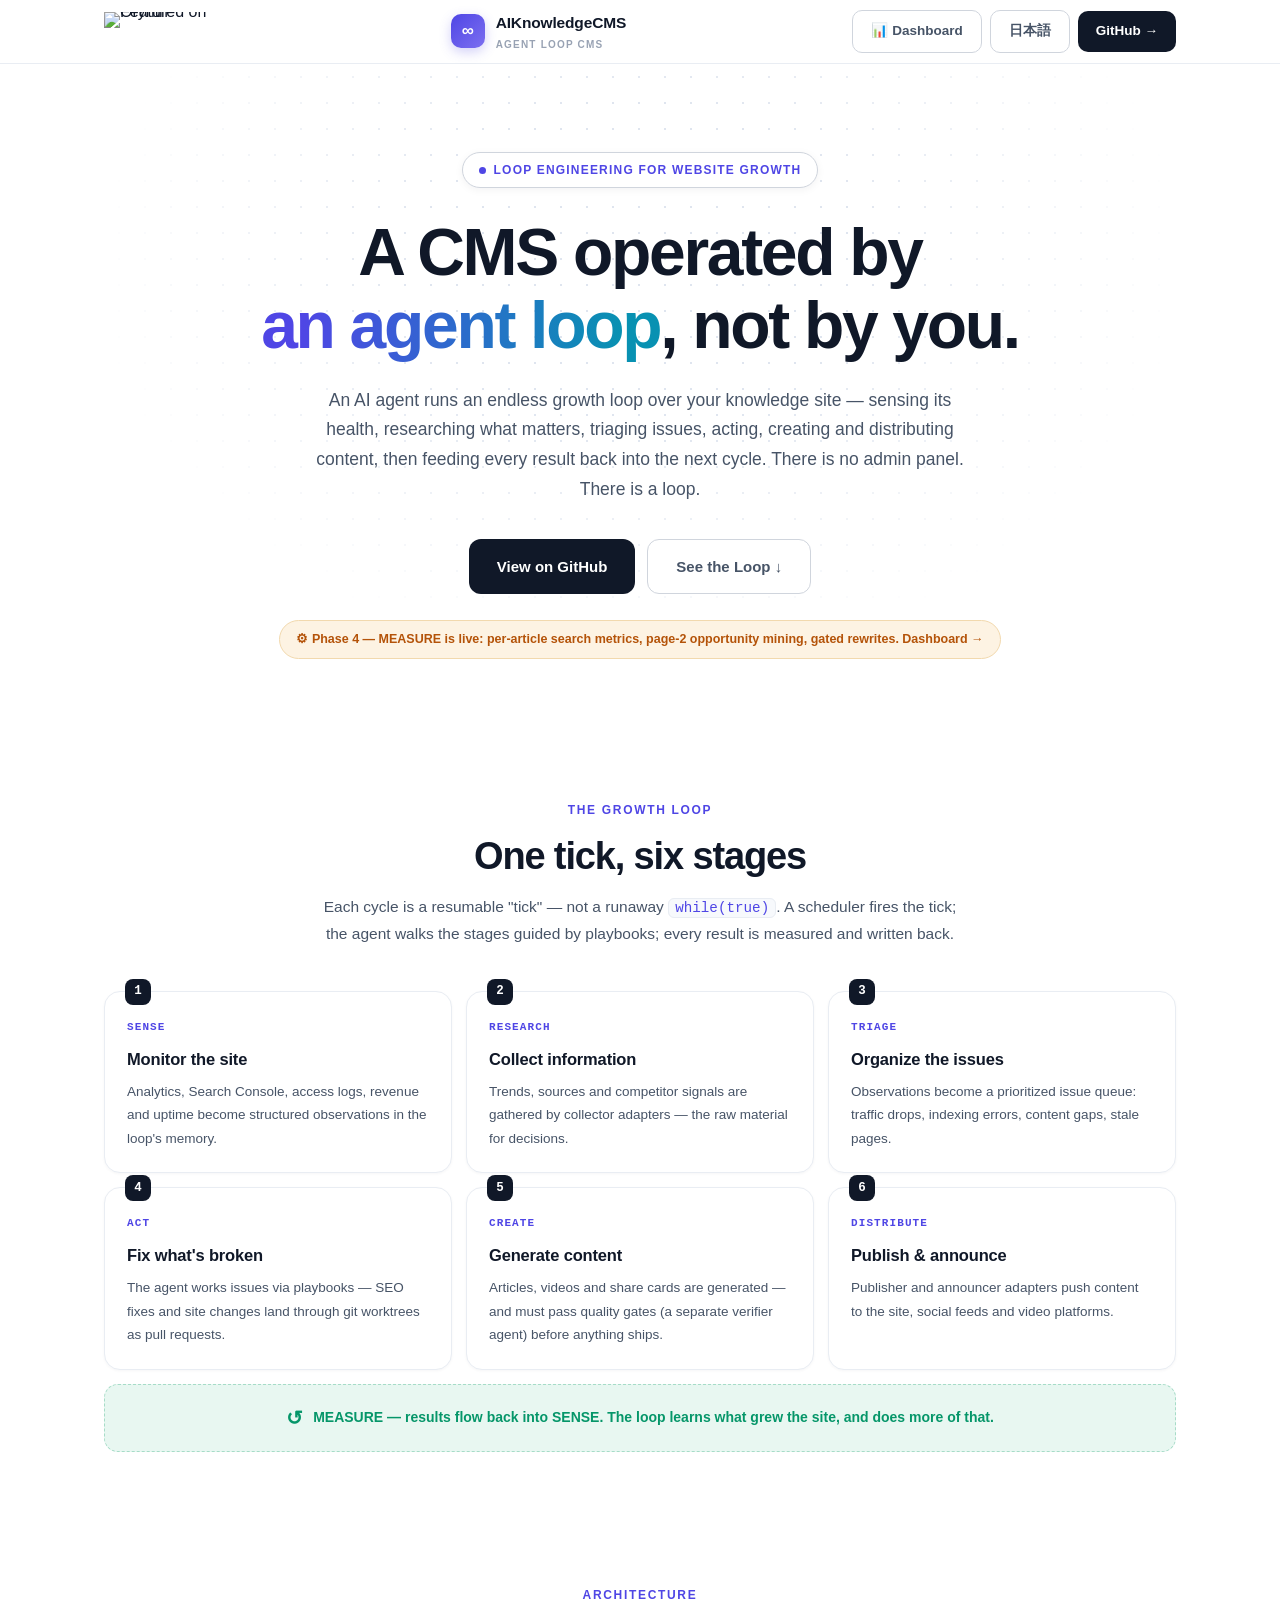
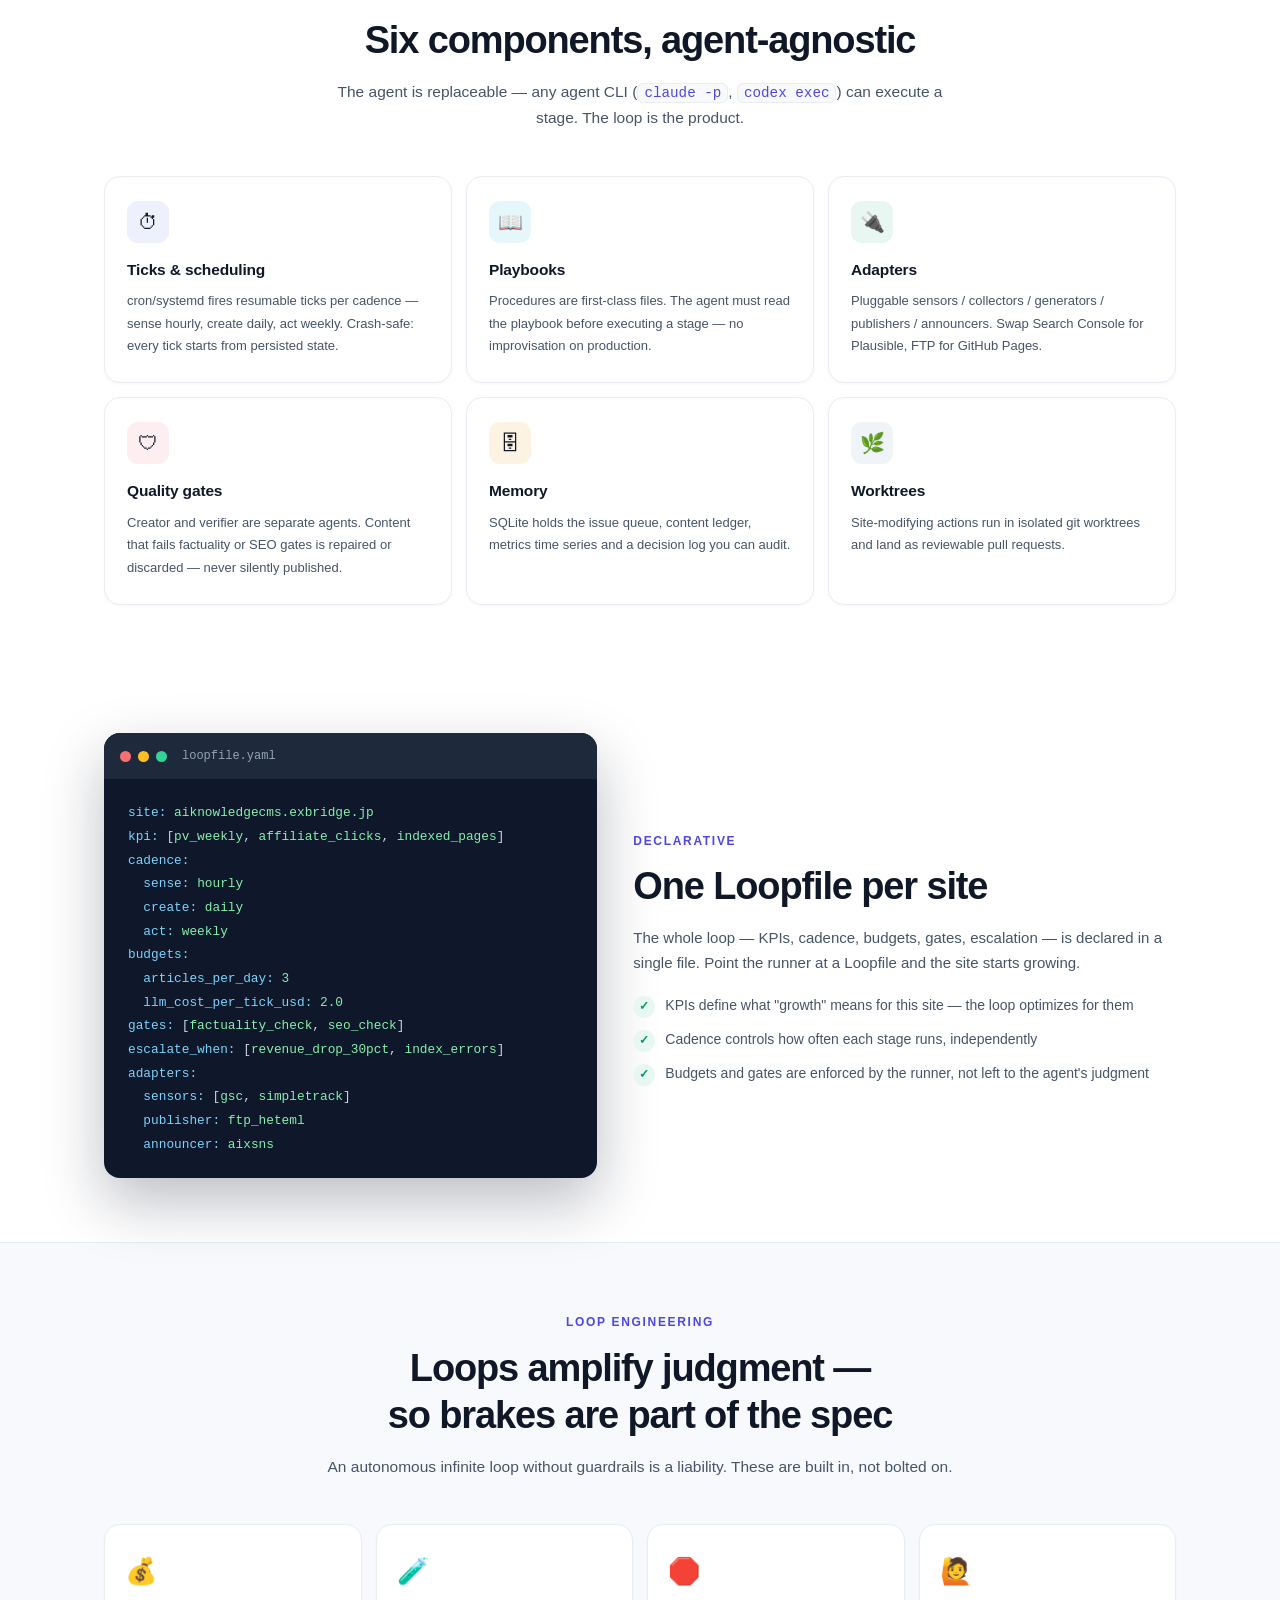
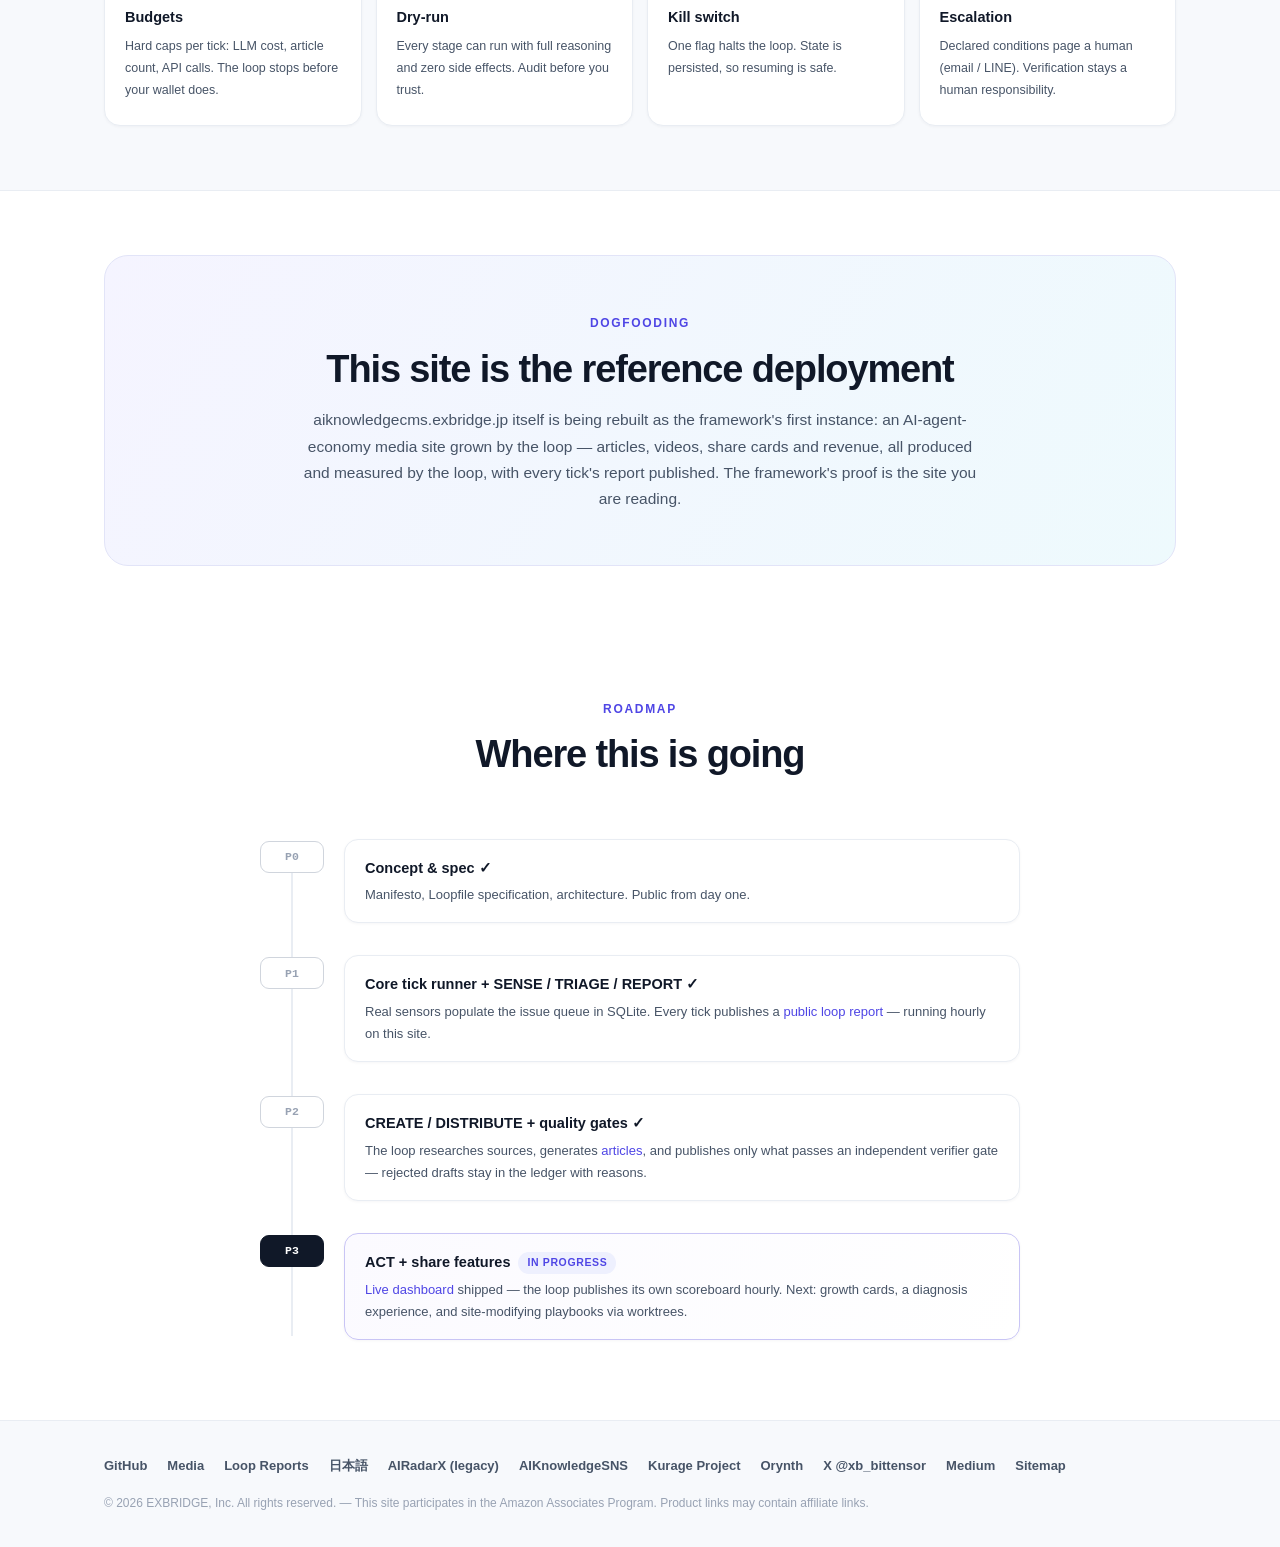
==== commit 01577042: "Phase 4 (MEASURE): 記事別計測・2ページ目機会検知・下落アラート・リライト - gscセンサ: page次元で/articles/別の表示・クリック・CTR・平均順位を   毎tic" ====
--- a/index.html
+++ b/index.html
@@ -241,7 +241,7 @@
     <a class="btn btn-primary btn-hero" href="https://github.com/katsushi2441/aiknowledgecms" target="_blank" rel="noopener">View on GitHub</a>
     <a class="btn btn-ghost btn-hero" href="#loop">See the Loop ↓</a>
   </div>
-  <a class="phase-pill" href="dashboard.html">⚙ Phase 3 — The loop reports its own numbers: live dashboard at /dashboard →</a>
+  <a class="phase-pill" href="dashboard.html">⚙ Phase 4 — MEASURE is live: per-article search metrics, page-2 opportunity mining, gated rewrites. Dashboard →</a>
 </div>
 
 <!-- ===== THE LOOP ===== -->
